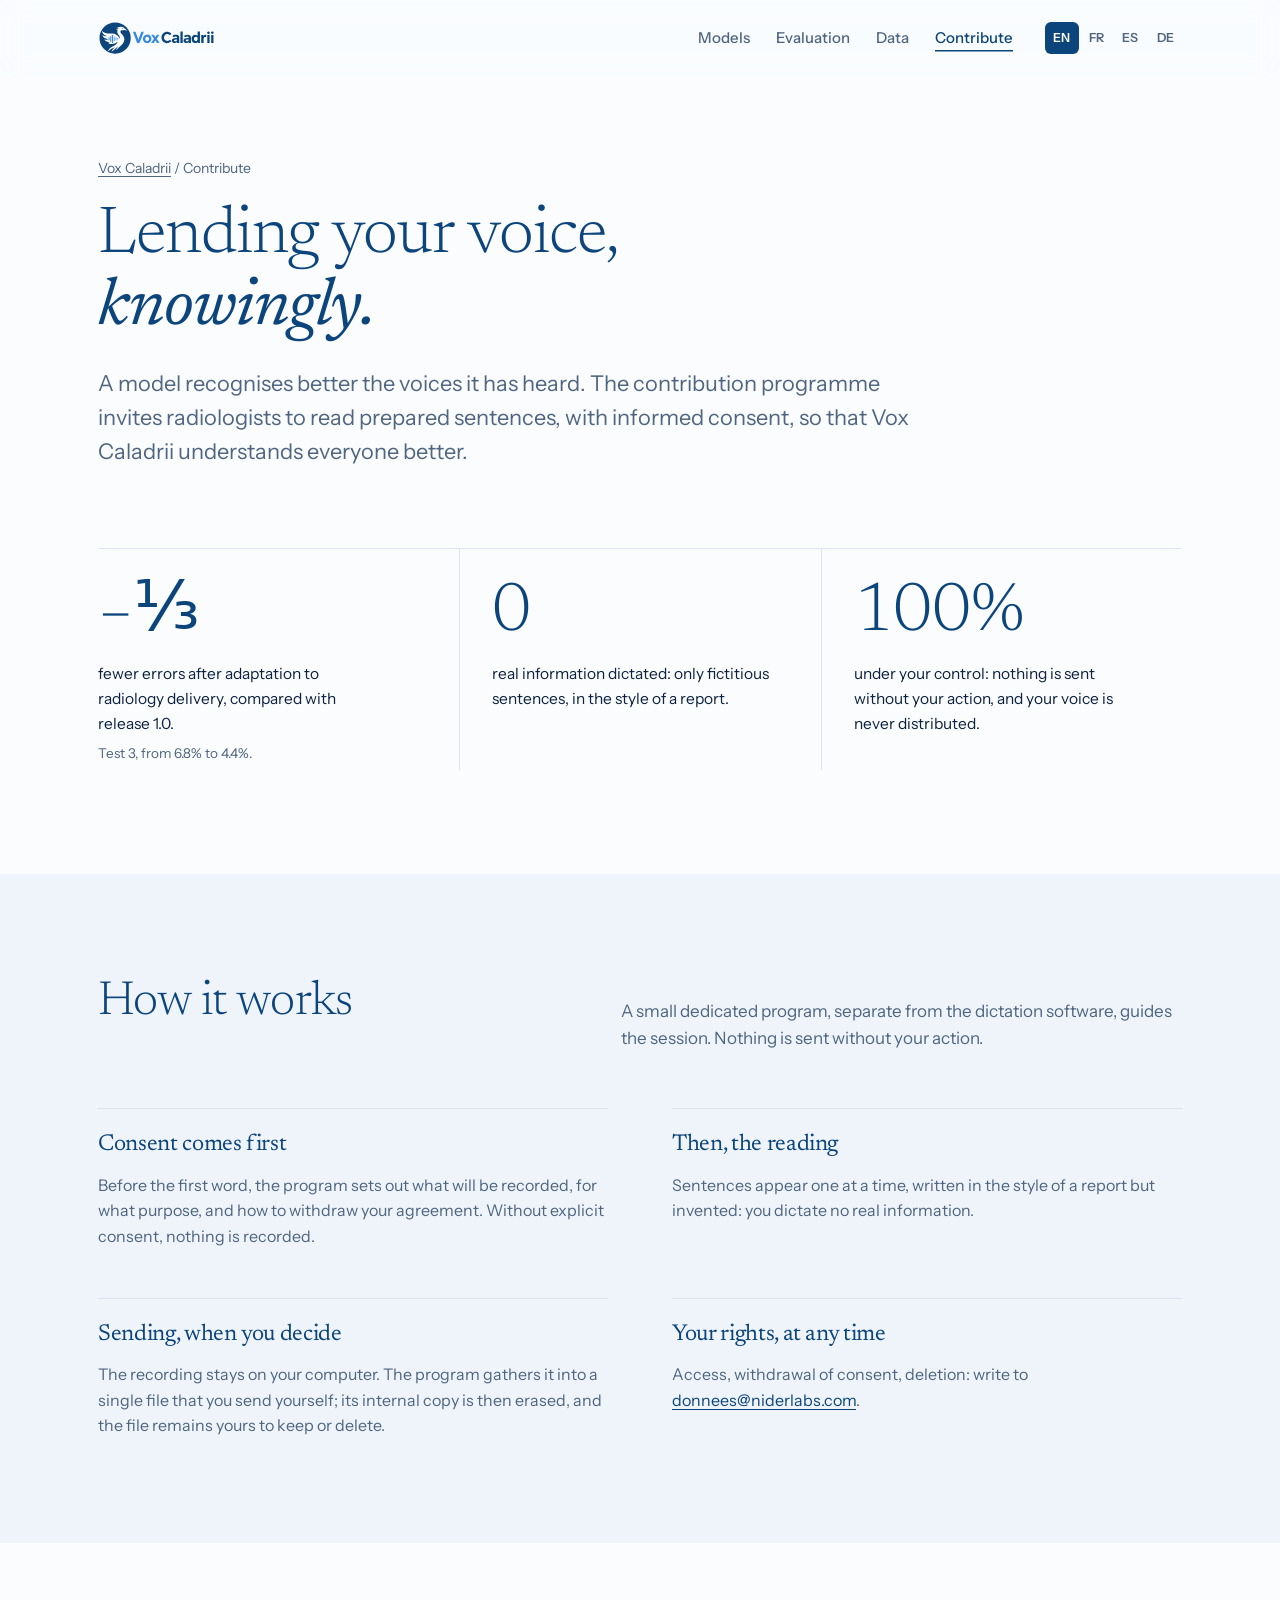
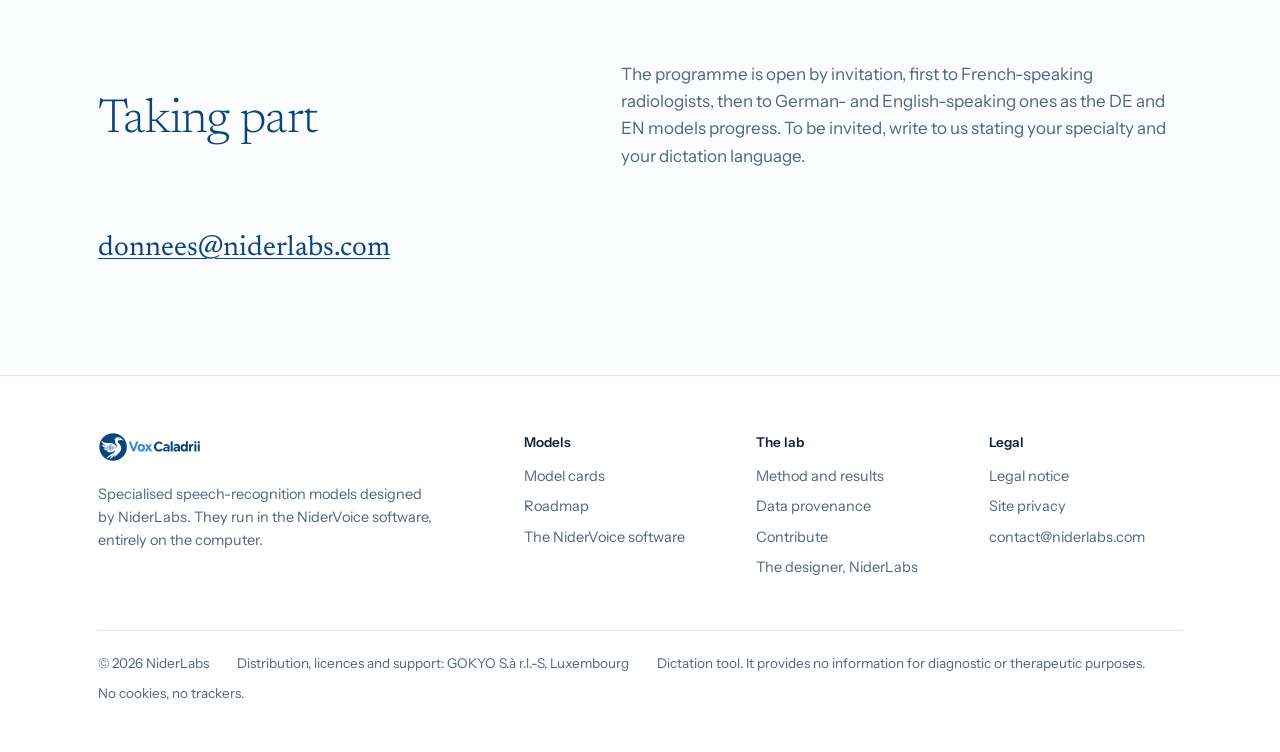
==== contribuer/index.html @ f129af70 "fix(site): FR 1.0 référence indépendante du locuteur, envoi des enregistrements décrit exactement Co" ====
<!doctype html>
<html lang="en" data-langs="en fr es de">
<head>
<meta charset="utf-8">
<meta name="viewport" content="width=device-width,initial-scale=1,viewport-fit=cover">
<title>Contribute your voice — Vox Caladrii</title>
<meta name="description" content="The Vox Caladrii voice contribution programme: radiologists read prepared sentences, with explicit consent, to help the models recognise more voices.">
<meta name="theme-color" content="#FAFCFE">
<meta http-equiv="Content-Security-Policy" content="default-src 'self'; script-src 'self'; style-src 'self' 'unsafe-inline'; img-src 'self' data:; font-src 'self'; object-src 'none'; base-uri 'self'; form-action 'none'">
<meta property="og:type" content="website">
<meta property="og:title" content="Contribute your voice — Vox Caladrii">
<meta property="og:description" content="The Vox Caladrii voice contribution programme: radiologists read prepared sentences, with explicit consent, to help the models recognise more voices.">
<meta property="og:url" content="https://caladrii.com/contribuer/">
<meta property="og:image" content="https://caladrii.com/assets/og-image.png">
<link rel="icon" href="/favicon.ico" sizes="any">
<link rel="icon" type="image/svg+xml" href="/assets/vox-caladrii-icon.svg">
<link rel="manifest" href="/site.webmanifest">
<link rel="stylesheet" href="/assets/cl.css?v=20261116a">
</head>
<body>
<a class="skip" href="#main">Skip to content</a>
<header>
  <div class="w bar">
    <a class="logo" href="/" aria-label="Vox Caladrii"><img src="/assets/vox-caladrii-logo.svg?v=20261116" width="170" height="34" alt="Vox Caladrii"></a>
    <nav aria-label="Navigation"><a href="/modeles/"><span data-fr>Modèles</span><span data-en>Models</span><span data-es>Modelos</span><span data-de>Modelle</span></a><a href="/evaluation/"><span data-fr>Évaluation</span><span data-en>Evaluation</span><span data-es>Evaluación</span><span data-de>Evaluierung</span></a><a href="/donnees/"><span data-fr>Données</span><span data-en>Data</span><span data-es>Datos</span><span data-de>Daten</span></a><a href="/contribuer/" aria-current=page><span data-fr>Contribuer</span><span data-en>Contribute</span><span data-es>Contribuir</span><span data-de>Mitwirken</span></a></nav>
    <div class="lang" role="group" aria-label="Language / Langue"><button type="button" data-lang="en" aria-pressed="true">EN</button><button type="button" data-lang="fr" aria-pressed="false">FR</button><button type="button" data-lang="es" aria-pressed="false">ES</button><button type="button" data-lang="de" aria-pressed="false">DE</button></div>
    <button class="menu-btn" type="button" aria-expanded="false">Menu</button>
  </div>
</header>
<main id="main">
<div class="w page-head">
  <div class="crumbs"><a href="/">Vox Caladrii</a> / <span data-fr>Contribuer</span><span data-en>Contribute</span><span data-es>Contribuir</span><span data-de>Beitragen</span></div>
  <h1><span data-fr>Prêter sa voix, <em>en connaissance de cause.</em></span><span data-en>Lending your voice, <em>knowingly.</em></span><span data-es>Prestar su voz, <em>con conocimiento de causa.</em></span><span data-de>Die eigene Stimme leihen, <em>in voller Kenntnis.</em></span></h1>
  <p class="lead" data-fr>Un modèle reconnaît mieux les voix qu'il a entendues. Le programme de contribution invite des radiologues à lire des phrases préparées, avec un consentement éclairé, pour que Vox Caladrii comprenne mieux chacun.</p>
  <p class="lead" data-en>A model recognises better the voices it has heard. The contribution programme invites radiologists to read prepared sentences, with informed consent, so that Vox Caladrii understands everyone better.</p><p class="lead" data-es>Un modelo reconoce mejor las voces que ha escuchado. El programa de contribución invita a los radiólogos a leer frases preparadas, con consentimiento informado, para que Vox Caladrii entienda mejor a todos.</p><p class="lead" data-de>Ein Modell erkennt Stimmen besser, die es bereits gehört hat. Das Beitragsprogramm lädt Radiologen ein, vorbereitete Sätze mit informierter Einwilligung zu lesen, damit Vox Caladrii jeden besser versteht.</p>
</div>

<section style="padding-top:24px">
  <div class="w">
    <div class="figures reveal">
      <div>
        <div class="v num">−⅓</div>
        <p class="k" data-fr>d'erreurs après adaptation à l'élocution radiologique, par rapport à la version 1.0.</p>
        <p class="k" data-en>fewer errors after adaptation to radiology delivery, compared with release 1.0.</p><p class="k" data-es>menos errores tras la adaptación a la elocución radiológica, en comparación con la versión 1.0.</p><p class="k" data-de>weniger Fehler nach der Anpassung an die radiologische Sprechweise, verglichen mit Version 1.0.</p>
        <p class="s" data-fr>Test 3, de 6,8 % à 4,4 %.</p>
        <p class="s" data-en>Test 3, from 6.8% to 4.4%.</p><p class="s" data-es>Prueba 3, del 6,8 % al 4,4 %.</p><p class="s" data-de>Test 3, von 6,8 % auf 4,4 %.</p>
      </div>
      <div>
        <div class="v num">0</div>
        <p class="k" data-fr>information réelle dictée : uniquement des phrases fictives, au style d'un compte rendu.</p>
        <p class="k" data-en>real information dictated: only fictitious sentences, in the style of a report.</p><p class="k" data-es>información real dictada: solo frases ficticias, con el estilo de un informe.</p><p class="k" data-de>echte Informationen diktiert: nur fiktive Sätze im Stil eines Befundberichts.</p>
      </div>
      <div>
        <div class="v num"><span data-fr>100 %</span><span data-en>100%</span><span data-es>100 %</span><span data-de>100 %</span></div>
        <p class="k" data-fr>sous votre contrôle : rien n'est envoyé sans votre action, et votre voix n'est jamais diffusée.</p>
        <p class="k" data-en>under your control: nothing is sent without your action, and your voice is never distributed.</p><p class="k" data-es>bajo su control: nada se envía sin su intervención, y su voz nunca se difunde.</p><p class="k" data-de>unter Ihrer Kontrolle: Nichts wird ohne Ihr Zutun gesendet, und Ihre Stimme wird nie weitergegeben.</p>
      </div>
    </div>
  </div>
</section>

<section class="tint">
  <div class="w">
    <div class="sec-head">
      <h2><span data-fr>Comment cela se passe</span><span data-en>How it works</span><span data-es>Cómo funciona</span><span data-de>So funktioniert es</span></h2>
      <p data-fr>Un petit programme dédié, distinct du logiciel de dictée, guide la séance. Rien n'est envoyé sans votre action.</p>
      <p data-en>A small dedicated program, separate from the dictation software, guides the session. Nothing is sent without your action.</p><p data-es>Un pequeño programa dedicado, separado del software de dictado, guía la sesión. Nada se envía sin su acción.</p><p data-de>Ein kleines, speziell dafür entwickeltes Programm, das von der Diktiersoftware getrennt ist, leitet die Sitzung an. Nichts wird ohne Ihre Aktion gesendet.</p>
    </div>
    <div class="cols2">
      <div class="item rule-top reveal"><h3><span data-fr>D'abord, le consentement</span><span data-en>Consent comes first</span><span data-es>El consentimiento es lo primero</span><span data-de>Zuerst die Einwilligung</span></h3><p data-fr>Avant le premier mot, le programme présente ce qui sera enregistré, dans quel but, et comment retirer votre accord. Sans consentement explicite, rien n'est enregistré.</p><p data-en>Before the first word, the program sets out what will be recorded, for what purpose, and how to withdraw your agreement. Without explicit consent, nothing is recorded.</p><p data-es>Antes de la primera palabra, el programa indica qué se registrará, con qué finalidad y cómo retirar su consentimiento. Sin consentimiento explícito, no se registra nada.</p><p data-de>Vor dem ersten Wort erklärt das Programm, was aufgenommen wird, zu welchem Zweck und wie Sie Ihre Zustimmung widerrufen. Ohne ausdrückliche Einwilligung wird nichts aufgenommen.</p></div>
      <div class="item rule-top reveal"><h3><span data-fr>Ensuite, la lecture</span><span data-en>Then, the reading</span><span data-es>Luego, la lectura</span><span data-de>Dann das Lesen</span></h3><p data-fr>Les phrases s'affichent une à une, rédigées dans le style d'un compte rendu, mais inventées : vous ne dictez aucune information réelle.</p><p data-en>Sentences appear one at a time, written in the style of a report but invented: you dictate no real information.</p><p data-es>Las frases aparecen una a una, escritas en el estilo de un informe pero inventadas: no dicta ninguna información real.</p><p data-de>Sätze erscheinen nacheinander, im Stil eines Berichts, aber erfunden: Sie diktieren keine echten Informationen.</p></div>
      <div class="item rule-top reveal"><h3><span data-fr>L'envoi, quand vous le décidez</span><span data-en>Sending, when you decide</span><span data-es>Envío, cuando usted decida</span><span data-de>Senden, wenn Sie entscheiden</span></h3><p data-fr>L'enregistrement reste sur votre ordinateur. Le programme le rassemble dans un fichier unique, que vous transmettez vous-même ; sa copie interne est alors effacée, et vous restez maître de ce fichier.</p><p data-en>The recording stays on your computer. The program gathers it into a single file that you send yourself; its internal copy is then erased, and the file remains yours to keep or delete.</p><p data-es>La grabación permanece en su ordenador. El programa la reúne en un único archivo que usted mismo envía; su copia interna se borra entonces, y el archivo sigue siendo suyo, para conservarlo o eliminarlo.</p><p data-de>Die Aufnahme bleibt auf Ihrem Computer. Das Programm fasst sie in einer einzigen Datei zusammen, die Sie selbst übermitteln; die interne Kopie wird dann gelöscht, und die Datei bleibt in Ihrer Hand.</p></div>
      <div class="item rule-top reveal"><h3><span data-fr>Vos droits, à tout moment</span><span data-en>Your rights, at any time</span><span data-es>Sus derechos, en cualquier momento</span><span data-de>Ihre Rechte, jederzeit</span></h3><p data-fr>Accès, retrait du consentement, suppression : écrivez à <a href="mailto:donnees@niderlabs.com">donnees@niderlabs.com</a>.</p><p data-en>Access, withdrawal of consent, deletion: write to <a href="mailto:donnees@niderlabs.com">donnees@niderlabs.com</a>.</p><p data-es>Acceso, retirada de consentimiento, supresión: escriba a <a href="mailto:donnees@niderlabs.com">donnees@niderlabs.com</a>.</p><p data-de>Zugang, Widerruf der Einwilligung, Löschung: schreiben Sie an <a href="mailto:donnees@niderlabs.com">donnees@niderlabs.com</a>.</p></div>
    </div>
  </div>
</section>

<section>
  <div class="w">
    <div class="sec-head">
      <h2><span data-fr>Participer</span><span data-en>Taking part</span><span data-es>Participar</span><span data-de>Teilnahme</span></h2>
      <p data-fr>Le programme est ouvert sur invitation, d'abord aux radiologues francophones, puis germanophones et anglophones à mesure que les modèles DE et EN avancent. Pour être invité, écrivez-nous en indiquant votre spécialité et votre langue de dictée.</p>
      <p data-en>The programme is open by invitation, first to French-speaking radiologists, then to German- and English-speaking ones as the DE and EN models progress. To be invited, write to us stating your specialty and your dictation language.</p><p data-es>El programa está abierto por invitación, primero a radiólogos francófonos, luego a los de habla alemana e inglesa a medida que avancen los modelos DE y EN. Para ser invitado, escríbanos indicando su especialidad y su idioma de dictado.</p><p data-de>Das Programm ist auf Einladung zugänglich, zunächst für französischsprachige Radiologen, dann für deutschsprachige und englischsprachige, sobald die DE- und EN-Modelle Fortschritte machen. Um eingeladen zu werden, schreiben Sie uns mit Angabe Ihrer Fachrichtung und Ihrer Diktatsprache.</p>
    </div>
    <p><a href="mailto:donnees@niderlabs.com" style="font-family:var(--serif);font-size:28px">donnees@niderlabs.com</a></p>
  </div>
</section>

</main>
<footer>
  <div class="w">
    <div class="cols">
      <div class="brand"><img src="/assets/vox-caladrii-logo.svg?v=20261116" width="150" height="30" alt="Vox Caladrii"><p><span data-fr>Modèles de reconnaissance vocale spécialisés, conçus par NiderLabs. Ils fonctionnent dans le logiciel NiderVoice, entièrement sur l’ordinateur.</span><span data-en>Specialised speech-recognition models designed by NiderLabs. They run in the NiderVoice software, entirely on the computer.</span><span data-es>Modelos de reconocimiento de voz especializados, diseñados por NiderLabs. Funcionan en el programa NiderVoice, íntegramente en el ordenador.</span><span data-de>Spezialisierte Spracherkennungsmodelle, entwickelt von NiderLabs. Sie laufen in der Software NiderVoice, vollständig auf dem Computer.</span></p></div>
      <div><h4><span data-fr>Modèles</span><span data-en>Models</span><span data-es>Modelos</span><span data-de>Modelle</span></h4><ul><li><a href="/modeles/"><span data-fr>Fiches modèles</span><span data-en>Model cards</span><span data-es>Fichas de modelo</span><span data-de>Modellkarten</span></a></li><li><a href="/modeles/#feuille-de-route"><span data-fr>Feuille de route</span><span data-en>Roadmap</span><span data-es>Hoja de ruta</span><span data-de>Roadmap</span></a></li><li><a href="https://nidervoice.com/"><span data-fr>Le logiciel NiderVoice</span><span data-en>The NiderVoice software</span><span data-es>El programa NiderVoice</span><span data-de>Die Software NiderVoice</span></a></li></ul></div>
      <div><h4><span data-fr>Le laboratoire</span><span data-en>The lab</span><span data-es>El laboratorio</span><span data-de>Das Labor</span></h4><ul><li><a href="/evaluation/"><span data-fr>Méthode et résultats</span><span data-en>Method and results</span><span data-es>Método y resultados</span><span data-de>Methode und Ergebnisse</span></a></li><li><a href="/donnees/"><span data-fr>Origine des données</span><span data-en>Data provenance</span><span data-es>Origen de los datos</span><span data-de>Herkunft der Daten</span></a></li><li><a href="/contribuer/"><span data-fr>Contribuer</span><span data-en>Contribute</span><span data-es>Contribuir</span><span data-de>Mitwirken</span></a></li><li><a href="https://niderlabs.com/"><span data-fr>Le concepteur NiderLabs</span><span data-en>The designer, NiderLabs</span><span data-es>El diseñador NiderLabs</span><span data-de>Der Entwickler NiderLabs</span></a></li></ul></div>
      <div><h4><span data-fr>Légal</span><span data-en>Legal</span><span data-es>Legal</span><span data-de>Rechtliches</span></h4><ul><li><a href="/mentions-legales/"><span data-fr>Mentions légales</span><span data-en>Legal notice</span><span data-es>Aviso legal</span><span data-de>Impressum</span></a></li><li><a href="/mentions-legales/#confidentialite"><span data-fr>Confidentialité du site</span><span data-en>Site privacy</span><span data-es>Privacidad del sitio</span><span data-de>Datenschutz der Website</span></a></li><li><a href="mailto:contact@niderlabs.com">contact@niderlabs.com</a></li></ul></div>
    </div>
    <div class="legal"><span>© 2026 NiderLabs</span><span><span data-fr>Distribution, licences et assistance : GOKYO S.à r.l.-S, Luxembourg</span><span data-en>Distribution, licences and support: GOKYO S.à r.l.-S, Luxembourg</span><span data-es>Distribución, licencias y asistencia: GOKYO S.à r.l.-S, Luxemburgo</span><span data-de>Vertrieb, Lizenzen und Support: GOKYO S.à r.l.-S, Luxemburg</span></span><span><span data-fr>Outil de dictée. Ne fournit aucune information à visée diagnostique ou thérapeutique.</span><span data-en>Dictation tool. It provides no information for diagnostic or therapeutic purposes.</span><span data-es>Herramienta de dictado. No proporciona información con fines diagnósticos o terapéuticos.</span><span data-de>Diktierwerkzeug. Es liefert keine Informationen zu diagnostischen oder therapeutischen Zwecken.</span></span><span><span data-fr>Aucun cookie, aucun traceur.</span><span data-en>No cookies, no trackers.</span><span data-es>Ningún cookie, ningún rastreador.</span><span data-de>Keine Cookies, keine Tracker.</span></span></div>
  </div>
</footer>
<script src="/assets/cl.js?v=20261116a"></script>
</body>
</html>
---- assets/cl.css ----
/* caladrii.com — laboratoire de modèles. Blanc froid, bleu marine du logo, Newsreader + Instrument Sans. */
@font-face{font-family:Newsreader;font-weight:300;font-display:swap;src:url(fonts/newsreader-latin-300-normal.woff2) format('woff2')}
@font-face{font-family:Newsreader;font-weight:400;font-display:swap;src:url(fonts/newsreader-latin-400-normal.woff2) format('woff2')}
@font-face{font-family:Newsreader;font-weight:400;font-style:italic;font-display:swap;src:url(fonts/newsreader-latin-400-italic.woff2) format('woff2')}
@font-face{font-family:Instrument;font-weight:400;font-display:swap;src:url(fonts/instrument-sans-latin-400-normal.woff2) format('woff2')}
@font-face{font-family:Instrument;font-weight:500;font-display:swap;src:url(fonts/instrument-sans-latin-500-normal.woff2) format('woff2')}
@font-face{font-family:Instrument;font-weight:600;font-display:swap;src:url(fonts/instrument-sans-latin-600-normal.woff2) format('woff2')}

:root{
  --paper:#FAFCFE; --wash:#EEF4FA; --ink:#0D2240; --navy:#0C447C; --blue:#378ADD; --sky:#5FA4E8;
  --muted:#4F6580; --line:#DCE5EF; --ok:#1F7A55;
  --serif:Newsreader,Georgia,"Times New Roman",serif; --sans:Instrument,system-ui,-apple-system,"Segoe UI",sans-serif;
}
*{box-sizing:border-box;margin:0;padding:0}
html{scroll-behavior:smooth}
html,body{overflow-x:clip}
body{background:var(--paper);color:var(--ink);font-family:var(--sans);font-size:17px;line-height:1.6;-webkit-font-smoothing:antialiased;text-rendering:optimizeLegibility}
a{color:var(--navy);text-decoration-thickness:1px;text-underline-offset:3px}
a:hover{color:var(--blue)}
:focus-visible{outline:2px solid var(--blue);outline-offset:3px;border-radius:2px}
.skip{position:absolute;left:-999px;top:8px;background:var(--navy);color:#fff;padding:8px 14px;border-radius:6px;z-index:50}
.skip:focus{left:12px}

[data-fr],[data-en],[data-es],[data-de]{display:none!important}
html[lang="fr"] [data-fr],html[lang="en"] [data-en],html[lang="es"] [data-es],html[lang="de"] [data-de]{display:revert!important}

.w{max-width:1180px;margin:0 auto;padding:0 48px}
.measure{max-width:68ch}

/* En-tête */
header{position:sticky;top:0;z-index:20;background:rgba(250,252,254,.86);backdrop-filter:saturate(1.4) blur(14px);-webkit-backdrop-filter:saturate(1.4) blur(14px);border-bottom:1px solid transparent;transition:border-color .2s}
header.scrolled{border-bottom-color:var(--line)}
header .bar{display:flex;align-items:center;gap:32px;height:76px}
header .logo img{height:34px;width:auto;display:block}
header nav{display:flex;gap:26px;margin-left:auto;font-size:15px;font-weight:500}
header nav a{color:var(--muted);text-decoration:none}
header nav a:hover,header nav a[aria-current]{color:var(--navy)}
header nav a[aria-current]{box-shadow:0 1.5px 0 var(--navy)}
.lang{display:flex;gap:2px;font-size:12.5px;font-weight:600}
.lang button{border:0;background:transparent;color:var(--muted);padding:6px 8px;border-radius:6px;cursor:pointer;font:inherit;letter-spacing:.02em}
.lang button[aria-pressed="true"]{background:var(--navy);color:#fff}
.menu-btn{display:none;border:1px solid var(--line);background:#fff;border-radius:8px;padding:7px 12px;font:inherit;font-size:14px;color:var(--navy);cursor:pointer}

/* Typographie */
h1,h2,h3{font-family:var(--serif);font-weight:300;color:var(--navy);letter-spacing:-.015em;line-height:1.08}
h1{font-size:clamp(44px,6.4vw,84px)}
h2{font-size:clamp(32px,3.8vw,48px);margin-bottom:22px}
h3{font-size:25px;font-weight:400;line-height:1.2;margin-bottom:10px}
h1 em,h2 em{font-style:italic;font-weight:400}
p+p{margin-top:14px}
.lead{font-size:clamp(19px,1.7vw,22px);line-height:1.55;color:var(--muted);max-width:60ch}
.small{font-size:14.5px;color:var(--muted)}
.num{font-variant-numeric:tabular-nums lining-nums}
section{padding:104px 0}
section.tint{background:var(--wash)}
.sec-head{display:grid;grid-template-columns:minmax(0,5fr) minmax(0,6fr);gap:56px;align-items:end;margin-bottom:56px}
.sec-head p{color:var(--muted)}

/* Ouverture : l'onde qui devient vocabulaire */
.hero{padding-top:80px;padding-bottom:40px;position:relative}
.hero h1{max-width:16ch;font-size:clamp(46px,7vw,100px);line-height:1.02}
.hero .lead{margin-top:28px}
.stage{margin-top:64px;border-top:1px solid var(--line);border-bottom:1px solid var(--line);padding:40px 0 34px;display:grid;grid-template-columns:minmax(0,5fr) minmax(0,7fr);gap:48px;align-items:center}
.stage canvas{width:100%;height:150px;display:block}
.dictee{font-family:var(--serif);font-size:clamp(24px,2.9vw,40px);line-height:1.3;color:var(--ink);min-height:2.7em}
.dictee .term{color:var(--blue);font-style:italic}
.dictee .caret{display:inline-block;width:2px;height:.95em;background:var(--blue);vertical-align:-.1em;margin-left:2px;animation:blink 1s steps(1) infinite}
@keyframes blink{50%{opacity:0}}
.stage .note{grid-column:1/-1;font-size:13.5px;color:var(--muted)}

/* Chiffres mesurés */
.figures{display:grid;grid-template-columns:repeat(3,minmax(0,1fr));gap:0;margin-top:8px;border-top:1px solid var(--line)}
.figures>div{padding:30px 32px 6px 0}
.figures>div+div{padding-left:32px;border-left:1px solid var(--line)}
.figures .v{font-family:var(--serif);font-weight:300;font-size:clamp(48px,5.4vw,76px);line-height:1;color:var(--navy);font-variant-numeric:lining-nums}
.figures .v small{font-size:.42em;margin-left:4px;color:var(--muted)}
.figures .k{margin-top:14px;font-size:15.5px;color:var(--ink);max-width:28ch}
.figures .s{margin-top:6px;font-size:13.5px;color:var(--muted);max-width:32ch}

/* Grilles de contenu */
.cols2{display:grid;grid-template-columns:repeat(2,minmax(0,1fr));gap:48px 64px}
.cols3{display:grid;grid-template-columns:repeat(3,minmax(0,1fr));gap:40px 48px}
.item h3{font-size:23px}
.item p{color:var(--muted);font-size:16px}
.rule-top{border-top:1px solid var(--line);padding-top:22px}

/* Dedans / jamais dedans */
.ledger{display:grid;grid-template-columns:minmax(0,1fr) minmax(0,1fr);gap:0;background:#fff;border:1px solid var(--line);border-radius:14px;overflow:hidden}
.ledger>div{padding:36px 40px}
.ledger>div+div{border-left:1px solid var(--line);background:#FCFDFE}
.ledger h3{font-size:22px;margin-bottom:18px}
.ledger ul{list-style:none}
.ledger li{padding:13px 0;border-top:1px solid var(--line);display:grid;grid-template-columns:96px 1fr;gap:16px;align-items:baseline}
.ledger li:first-child{border-top:0}
.ledger .q{font-family:var(--serif);font-size:24px;color:var(--navy);font-variant-numeric:lining-nums;white-space:nowrap}
.ledger .zero .q{color:var(--ok)}
.ledger li span:last-child{font-size:15.5px}
.ledger li em{display:block;font-style:normal;color:var(--muted);font-size:13.5px;margin-top:2px}

/* Tableaux */
.tbl{width:100%;border-collapse:collapse;font-size:15.5px;font-variant-numeric:tabular-nums lining-nums}
.tbl th,.tbl td{padding:14px 16px;border-bottom:1px solid var(--line);text-align:left;vertical-align:top}
.tbl thead th{font-weight:600;color:var(--muted);font-size:13.5px;border-bottom:1px solid var(--ink)}
.tbl td.r,.tbl th.r{text-align:right}
.tbl tr.us td{background:#F2F7FC}
.tbl tr.us td:first-child{box-shadow:inset 3px 0 0 var(--blue)}
.tbl-wrap{overflow-x:auto;background:#fff;border:1px solid var(--line);border-radius:14px;padding:6px 8px}
.bar-cell{display:flex;align-items:center;gap:10px;justify-content:flex-end}
.bar-cell i{display:block;height:6px;border-radius:3px;background:var(--line)}
.us .bar-cell i{background:var(--blue)}

/* Fiche modèle */
.card-model{background:#fff;border:1px solid var(--line);border-radius:16px;padding:40px 44px}
.card-model+.card-model{margin-top:28px}
.card-model .top{display:flex;justify-content:space-between;align-items:baseline;gap:20px;flex-wrap:wrap;margin-bottom:26px}
.card-model h3{font-size:34px;font-weight:300;margin:0}
.status{font-size:13.5px;font-weight:600;padding:5px 12px;border-radius:999px;background:#E6F3EC;color:var(--ok)}
.status.dev{background:var(--wash);color:var(--navy)}
dl.spec{display:grid;grid-template-columns:200px 1fr;border-top:1px solid var(--line)}
dl.spec dt,dl.spec dd{padding:13px 0;border-bottom:1px solid var(--line);font-size:15.5px}
dl.spec dt{color:var(--muted);padding-right:20px}
dl.spec code,.mono{font-family:ui-monospace,"SF Mono",Consolas,monospace;font-size:13.5px;background:var(--wash);padding:1px 6px;border-radius:4px;word-break:break-all}

/* Page intérieure */
.page-head{padding-top:80px;padding-bottom:48px}
.crumbs{font-size:14px;color:var(--muted);margin-bottom:22px}
.crumbs a{color:var(--muted)}
.page-head h1{font-size:clamp(40px,5.2vw,68px);max-width:18ch}
.page-head .lead{margin-top:22px}
.prose{max-width:70ch}
.prose h2{font-size:clamp(28px,3vw,38px);margin:64px 0 16px}
.prose h2:first-child{margin-top:0}
.prose h3{font-size:23px;margin:36px 0 8px}
.prose ul,.prose ol{padding-left:1.25em;margin-top:12px}
.prose li{margin-top:7px}
.prose p,.prose li{color:#21374F}
.callout{border-left:3px solid var(--blue);background:#fff;padding:20px 24px;margin:28px 0;border-radius:0 10px 10px 0;font-size:16px}
.layout-toc{display:grid;grid-template-columns:220px minmax(0,1fr);gap:64px;align-items:start}
.toc{position:sticky;top:110px;font-size:14.5px}
.toc a{display:block;padding:6px 0 6px 14px;border-left:1px solid var(--line);color:var(--muted);text-decoration:none}
.toc a.on{border-left-color:var(--navy);color:var(--navy)}

/* Liens vers d'autres pages */
.next{display:grid;grid-template-columns:repeat(3,minmax(0,1fr));gap:20px}
.next a{display:block;background:#fff;border:1px solid var(--line);border-radius:14px;padding:26px 28px;text-decoration:none;color:var(--ink);transition:border-color .2s,transform .2s}
.next a:hover{border-color:var(--sky);transform:translateY(-2px)}
.next b{display:block;font-family:var(--serif);font-weight:400;font-size:22px;color:var(--navy);margin-bottom:6px}
.next span{font-size:15px;color:var(--muted)}

/* Le caladre */
.legend{display:grid;grid-template-columns:minmax(0,4fr) minmax(0,7fr);gap:64px;align-items:center}
.legend img{width:100%;max-width:300px;height:auto}
.legend blockquote{font-family:var(--serif);font-size:clamp(24px,2.4vw,32px);line-height:1.35;color:var(--navy);font-weight:300}

/* Pied de page */
footer{border-top:1px solid var(--line);padding:56px 0 48px;font-size:14.5px;color:var(--muted);background:#fff}
footer .cols{display:grid;grid-template-columns:minmax(0,2fr) repeat(3,minmax(0,1fr));gap:40px}
footer h4{font-size:13.5px;font-weight:600;color:var(--ink);margin-bottom:12px}
footer ul{list-style:none}
footer li{margin:7px 0}
footer a{color:var(--muted);text-decoration:none}
footer a:hover{color:var(--navy)}
footer .brand img{height:30px;width:auto}
footer .brand p{margin-top:14px;max-width:34ch}
footer .legal{margin-top:44px;padding-top:22px;border-top:1px solid var(--line);display:flex;flex-wrap:wrap;gap:8px 28px;font-size:13.5px}

.reveal{opacity:0;transform:translateY(14px);transition:opacity .7s ease,transform .7s ease}
.reveal.in{opacity:1;transform:none}

@media (max-width:980px){
  .w{padding:0 24px}
  header nav{display:none;position:absolute;top:76px;left:0;right:0;background:var(--paper);flex-direction:column;gap:0;padding:8px 24px 18px;border-bottom:1px solid var(--line)}
  header.open nav{display:flex}
  header nav a{padding:12px 0;border-bottom:1px solid var(--line)}
  header nav a[aria-current]{box-shadow:none}
  .menu-btn{display:block}
  .lang{margin-left:auto}
  .stage,.sec-head,.legend,.cols2,.layout-toc{grid-template-columns:1fr;gap:20px}
  .sec-head h2{margin-bottom:0}
  .hero{padding-top:44px}
  .stage{margin-top:40px;padding:24px 0}
  .stage canvas{height:80px}
  .dictee{min-height:3.9em}
  .toc{display:none}
  .cols3,.next{grid-template-columns:1fr}
  .figures{grid-template-columns:1fr}
  .figures>div+div{border-left:0;padding-left:0;border-top:1px solid var(--line)}
  .ledger{grid-template-columns:1fr}
  .ledger>div+div{border-left:0;border-top:1px solid var(--line)}
  .ledger>div{padding:28px 24px}
  .ledger li{grid-template-columns:78px 1fr}
  .card-model{padding:28px 22px}
  dl.spec{grid-template-columns:1fr}
  dl.spec dt{border-bottom:0;padding-bottom:0}
  footer .cols{grid-template-columns:1fr 1fr}
  section{padding:72px 0}
}
@media (prefers-reduced-motion:reduce){.reveal{opacity:1;transform:none;transition:none}.dictee .caret{animation:none}html{scroll-behavior:auto}}
@media print{header,footer,.stage canvas,.lang{display:none}body{background:#fff}}
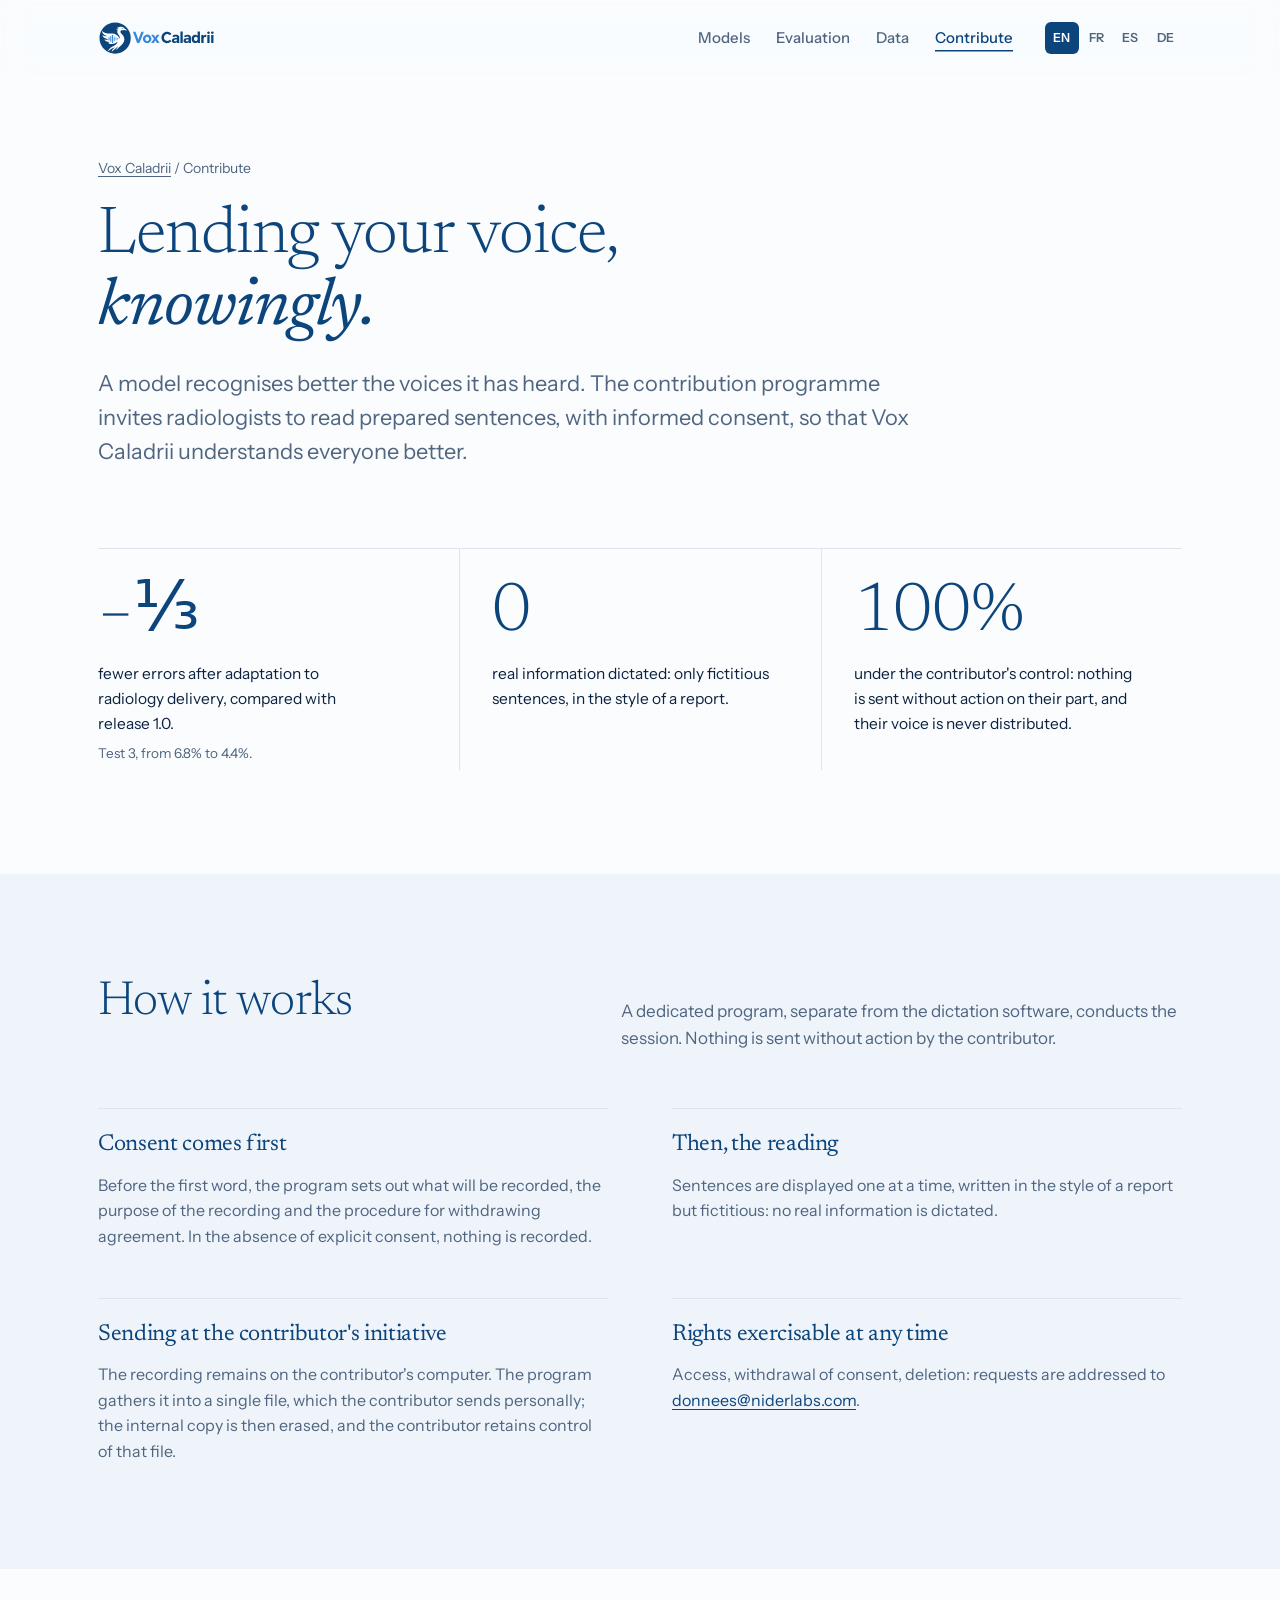
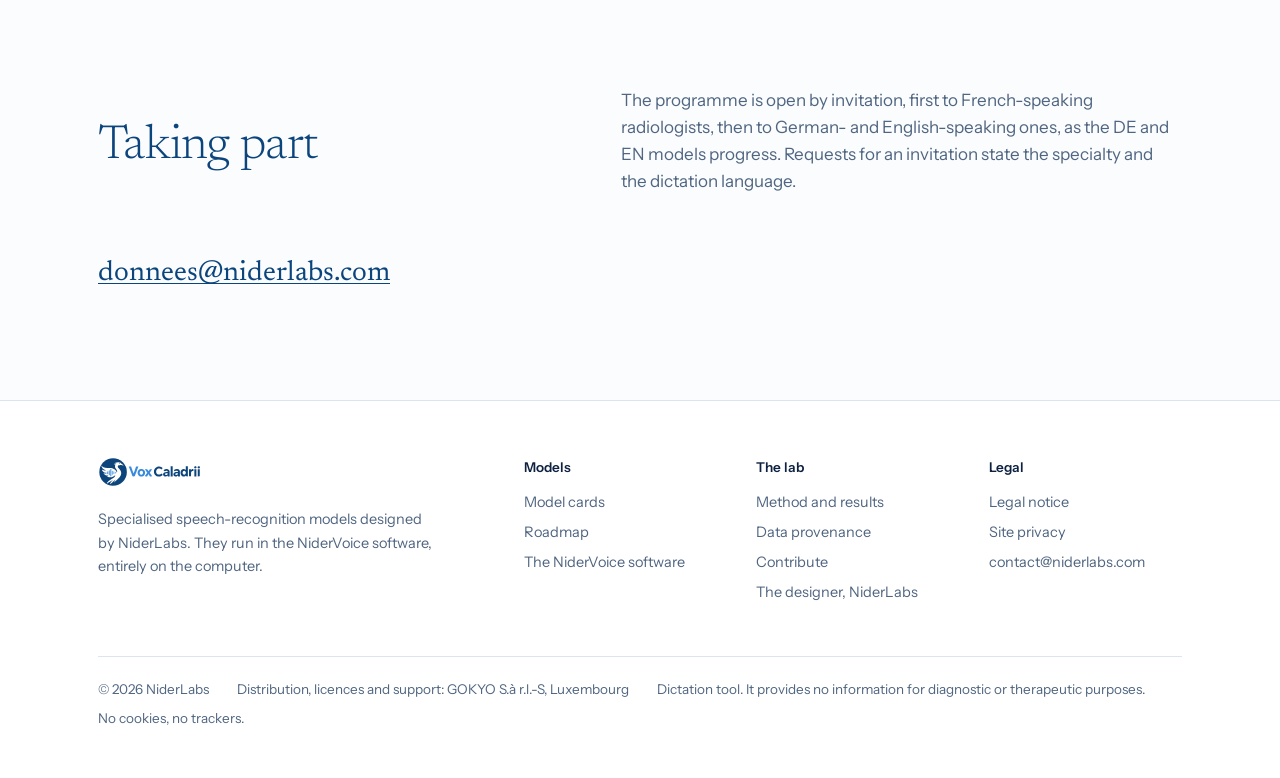
==== commit 0231d8d3: "Site : registre institutionnel (troisième personne) sur l'accueil, les données, l'évaluation, la con" ====
--- a/contribuer/index.html
+++ b/contribuer/index.html
@@ -10,6 +10,7 @@
 <meta property="og:type" content="website">
 <meta property="og:title" content="Contribute your voice — Vox Caladrii">
 <meta property="og:description" content="The Vox Caladrii voice contribution programme: radiologists read prepared sentences, with explicit consent, to help the models recognise more voices.">
+<link rel="canonical" href="https://caladrii.com/contribuer/">
 <meta property="og:url" content="https://caladrii.com/contribuer/">
 <meta property="og:image" content="https://caladrii.com/assets/og-image.png">
 <link rel="icon" href="/favicon.ico" sizes="any">
@@ -52,8 +53,8 @@
       </div>
       <div>
         <div class="v num"><span data-fr>100 %</span><span data-en>100%</span><span data-es>100 %</span><span data-de>100 %</span></div>
-        <p class="k" data-fr>sous votre contrôle : rien n'est envoyé sans votre action, et votre voix n'est jamais diffusée.</p>
-        <p class="k" data-en>under your control: nothing is sent without your action, and your voice is never distributed.</p><p class="k" data-es>bajo su control: nada se envía sin su intervención, y su voz nunca se difunde.</p><p class="k" data-de>unter Ihrer Kontrolle: Nichts wird ohne Ihr Zutun gesendet, und Ihre Stimme wird nie weitergegeben.</p>
+        <p class="k" data-fr>sous le contrôle du contributeur : aucun envoi sans action de sa part, aucune diffusion de sa voix.</p>
+        <p class="k" data-en>under the contributor's control: nothing is sent without action on their part, and their voice is never distributed.</p><p class="k" data-es>bajo el control del contribuyente: ningún envío sin acción por su parte, ninguna difusión de su voz.</p><p class="k" data-de>unter der Kontrolle der beitragenden Person: keine Übermittlung ohne ihr Zutun, keine Verbreitung ihrer Stimme.</p>
       </div>
     </div>
   </div>
@@ -63,14 +64,14 @@
   <div class="w">
     <div class="sec-head">
       <h2><span data-fr>Comment cela se passe</span><span data-en>How it works</span><span data-es>Cómo funciona</span><span data-de>So funktioniert es</span></h2>
-      <p data-fr>Un petit programme dédié, distinct du logiciel de dictée, guide la séance. Rien n'est envoyé sans votre action.</p>
-      <p data-en>A small dedicated program, separate from the dictation software, guides the session. Nothing is sent without your action.</p><p data-es>Un pequeño programa dedicado, separado del software de dictado, guía la sesión. Nada se envía sin su acción.</p><p data-de>Ein kleines, speziell dafür entwickeltes Programm, das von der Diktiersoftware getrennt ist, leitet die Sitzung an. Nichts wird ohne Ihre Aktion gesendet.</p>
+      <p data-fr>Un programme dédié, distinct du logiciel de dictée, conduit la séance. Aucun envoi n'a lieu sans action du contributeur.</p>
+      <p data-en>A dedicated program, separate from the dictation software, conducts the session. Nothing is sent without action by the contributor.</p><p data-es>Un programa específico, distinto del software de dictado, dirige la sesión. No se produce ningún envío sin acción del contribuyente.</p><p data-de>Ein eigenes Programm, getrennt von der Diktiersoftware, führt durch die Sitzung. Ohne Zutun der beitragenden Person erfolgt keine Übermittlung.</p>
     </div>
     <div class="cols2">
-      <div class="item rule-top reveal"><h3><span data-fr>D'abord, le consentement</span><span data-en>Consent comes first</span><span data-es>El consentimiento es lo primero</span><span data-de>Zuerst die Einwilligung</span></h3><p data-fr>Avant le premier mot, le programme présente ce qui sera enregistré, dans quel but, et comment retirer votre accord. Sans consentement explicite, rien n'est enregistré.</p><p data-en>Before the first word, the program sets out what will be recorded, for what purpose, and how to withdraw your agreement. Without explicit consent, nothing is recorded.</p><p data-es>Antes de la primera palabra, el programa indica qué se registrará, con qué finalidad y cómo retirar su consentimiento. Sin consentimiento explícito, no se registra nada.</p><p data-de>Vor dem ersten Wort erklärt das Programm, was aufgenommen wird, zu welchem Zweck und wie Sie Ihre Zustimmung widerrufen. Ohne ausdrückliche Einwilligung wird nichts aufgenommen.</p></div>
-      <div class="item rule-top reveal"><h3><span data-fr>Ensuite, la lecture</span><span data-en>Then, the reading</span><span data-es>Luego, la lectura</span><span data-de>Dann das Lesen</span></h3><p data-fr>Les phrases s'affichent une à une, rédigées dans le style d'un compte rendu, mais inventées : vous ne dictez aucune information réelle.</p><p data-en>Sentences appear one at a time, written in the style of a report but invented: you dictate no real information.</p><p data-es>Las frases aparecen una a una, escritas en el estilo de un informe pero inventadas: no dicta ninguna información real.</p><p data-de>Sätze erscheinen nacheinander, im Stil eines Berichts, aber erfunden: Sie diktieren keine echten Informationen.</p></div>
-      <div class="item rule-top reveal"><h3><span data-fr>L'envoi, quand vous le décidez</span><span data-en>Sending, when you decide</span><span data-es>Envío, cuando usted decida</span><span data-de>Senden, wenn Sie entscheiden</span></h3><p data-fr>L'enregistrement reste sur votre ordinateur. Le programme le rassemble dans un fichier unique, que vous transmettez vous-même ; sa copie interne est alors effacée, et vous restez maître de ce fichier.</p><p data-en>The recording stays on your computer. The program gathers it into a single file that you send yourself; its internal copy is then erased, and the file remains yours to keep or delete.</p><p data-es>La grabación permanece en su ordenador. El programa la reúne en un único archivo que usted mismo envía; su copia interna se borra entonces, y el archivo sigue siendo suyo, para conservarlo o eliminarlo.</p><p data-de>Die Aufnahme bleibt auf Ihrem Computer. Das Programm fasst sie in einer einzigen Datei zusammen, die Sie selbst übermitteln; die interne Kopie wird dann gelöscht, und die Datei bleibt in Ihrer Hand.</p></div>
-      <div class="item rule-top reveal"><h3><span data-fr>Vos droits, à tout moment</span><span data-en>Your rights, at any time</span><span data-es>Sus derechos, en cualquier momento</span><span data-de>Ihre Rechte, jederzeit</span></h3><p data-fr>Accès, retrait du consentement, suppression : écrivez à <a href="mailto:donnees@niderlabs.com">donnees@niderlabs.com</a>.</p><p data-en>Access, withdrawal of consent, deletion: write to <a href="mailto:donnees@niderlabs.com">donnees@niderlabs.com</a>.</p><p data-es>Acceso, retirada de consentimiento, supresión: escriba a <a href="mailto:donnees@niderlabs.com">donnees@niderlabs.com</a>.</p><p data-de>Zugang, Widerruf der Einwilligung, Löschung: schreiben Sie an <a href="mailto:donnees@niderlabs.com">donnees@niderlabs.com</a>.</p></div>
+      <div class="item rule-top reveal"><h3><span data-fr>D'abord, le consentement</span><span data-en>Consent comes first</span><span data-es>El consentimiento es lo primero</span><span data-de>Zuerst die Einwilligung</span></h3><p data-fr>Avant le premier mot, le programme présente ce qui sera enregistré, la finalité de l'enregistrement et les modalités de retrait de l'accord. En l'absence de consentement explicite, rien n'est enregistré.</p><p data-en>Before the first word, the program sets out what will be recorded, the purpose of the recording and the procedure for withdrawing agreement. In the absence of explicit consent, nothing is recorded.</p><p data-es>Antes de la primera palabra, el programa presenta lo que se va a grabar, la finalidad de la grabación y la forma de retirar el acuerdo. En ausencia de consentimiento explícito, no se graba nada.</p><p data-de>Vor dem ersten Wort legt das Programm dar, was aufgenommen wird, zu welchem Zweck und wie die Zustimmung widerrufen werden kann. Ohne ausdrückliche Einwilligung wird nichts aufgenommen.</p></div>
+      <div class="item rule-top reveal"><h3><span data-fr>Ensuite, la lecture</span><span data-en>Then, the reading</span><span data-es>Luego, la lectura</span><span data-de>Dann das Lesen</span></h3><p data-fr>Les phrases s'affichent une à une, rédigées dans le style d'un compte rendu, mais fictives : aucune information réelle n'est dictée.</p><p data-en>Sentences are displayed one at a time, written in the style of a report but fictitious: no real information is dictated.</p><p data-es>Las frases se muestran una a una, redactadas en el estilo de un informe, pero ficticias: no se dicta ninguna información real.</p><p data-de>Die Sätze werden einzeln angezeigt, im Stil eines Befundberichts verfasst, jedoch fiktiv: Es wird keine reale Information diktiert.</p></div>
+      <div class="item rule-top reveal"><h3><span data-fr>Un envoi à l'initiative du contributeur</span><span data-en>Sending at the contributor's initiative</span><span data-es>Un envío a iniciativa del contribuyente</span><span data-de>Übermittlung auf Initiative der beitragenden Person</span></h3><p data-fr>L'enregistrement demeure sur l'ordinateur du contributeur. Le programme le rassemble dans un fichier unique, que le contributeur transmet lui-même ; la copie interne est alors effacée, et le contributeur conserve la maîtrise de ce fichier.</p><p data-en>The recording remains on the contributor's computer. The program gathers it into a single file, which the contributor sends personally; the internal copy is then erased, and the contributor retains control of that file.</p><p data-es>La grabación permanece en el ordenador del contribuyente. El programa la reúne en un único archivo, que el propio contribuyente transmite; la copia interna se borra entonces, y el contribuyente conserva el control de dicho archivo.</p><p data-de>Die Aufnahme verbleibt auf dem Computer der beitragenden Person. Das Programm fasst sie in einer einzigen Datei zusammen, die die Person selbst übermittelt; die interne Kopie wird daraufhin gelöscht, und die Person behält die Verfügung über diese Datei.</p></div>
+      <div class="item rule-top reveal"><h3><span data-fr>Des droits exerçables à tout moment</span><span data-en>Rights exercisable at any time</span><span data-es>Derechos ejercitables en todo momento</span><span data-de>Jederzeit ausübbare Rechte</span></h3><p data-fr>Accès, retrait du consentement, suppression : les demandes sont adressées à <a href="mailto:donnees@niderlabs.com">donnees@niderlabs.com</a>.</p><p data-en>Access, withdrawal of consent, deletion: requests are addressed to <a href="mailto:donnees@niderlabs.com">donnees@niderlabs.com</a>.</p><p data-es>Acceso, retirada del consentimiento, supresión: las solicitudes se dirigen a <a href="mailto:donnees@niderlabs.com">donnees@niderlabs.com</a>.</p><p data-de>Auskunft, Widerruf der Einwilligung, Löschung: Anfragen sind an <a href="mailto:donnees@niderlabs.com">donnees@niderlabs.com</a> zu richten.</p></div>
     </div>
   </div>
 </section>
@@ -79,8 +80,8 @@
   <div class="w">
     <div class="sec-head">
       <h2><span data-fr>Participer</span><span data-en>Taking part</span><span data-es>Participar</span><span data-de>Teilnahme</span></h2>
-      <p data-fr>Le programme est ouvert sur invitation, d'abord aux radiologues francophones, puis germanophones et anglophones à mesure que les modèles DE et EN avancent. Pour être invité, écrivez-nous en indiquant votre spécialité et votre langue de dictée.</p>
-      <p data-en>The programme is open by invitation, first to French-speaking radiologists, then to German- and English-speaking ones as the DE and EN models progress. To be invited, write to us stating your specialty and your dictation language.</p><p data-es>El programa está abierto por invitación, primero a radiólogos francófonos, luego a los de habla alemana e inglesa a medida que avancen los modelos DE y EN. Para ser invitado, escríbanos indicando su especialidad y su idioma de dictado.</p><p data-de>Das Programm ist auf Einladung zugänglich, zunächst für französischsprachige Radiologen, dann für deutschsprachige und englischsprachige, sobald die DE- und EN-Modelle Fortschritte machen. Um eingeladen zu werden, schreiben Sie uns mit Angabe Ihrer Fachrichtung und Ihrer Diktatsprache.</p>
+      <p data-fr>Le programme est ouvert sur invitation, d'abord aux radiologues francophones, puis germanophones et anglophones, à mesure de l'avancement des modèles DE et EN. Les demandes d'invitation précisent la spécialité et la langue de dictée.</p>
+      <p data-en>The programme is open by invitation, first to French-speaking radiologists, then to German- and English-speaking ones, as the DE and EN models progress. Requests for an invitation state the specialty and the dictation language.</p><p data-es>El programa está abierto por invitación, primero a los radiólogos francófonos y después a los germanófonos y anglófonos, a medida que avanzan los modelos DE y EN. Las solicitudes de invitación indican la especialidad y la lengua de dictado.</p><p data-de>Das Programm steht auf Einladung offen, zunächst französischsprachigen, dann deutsch- und englischsprachigen Radiologen, entsprechend dem Fortschritt der Modelle DE und EN. Einladungsanfragen nennen das Fachgebiet und die Diktiersprache.</p>
     </div>
     <p><a href="mailto:donnees@niderlabs.com" style="font-family:var(--serif);font-size:28px">donnees@niderlabs.com</a></p>
   </div>
--- a/assets/cl.css
+++ b/assets/cl.css
@@ -94,7 +94,7 @@
 .ledger li:first-child{border-top:0}
 .ledger .q{font-family:var(--serif);font-size:24px;color:var(--navy);font-variant-numeric:lining-nums;white-space:nowrap}
 .ledger .zero .q{color:var(--ok)}
-.ledger li span:last-child{font-size:15.5px}
+.ledger li>span:last-child{font-size:15.5px}
 .ledger li em{display:block;font-style:normal;color:var(--muted);font-size:13.5px;margin-top:2px}
 
 /* Tableaux */
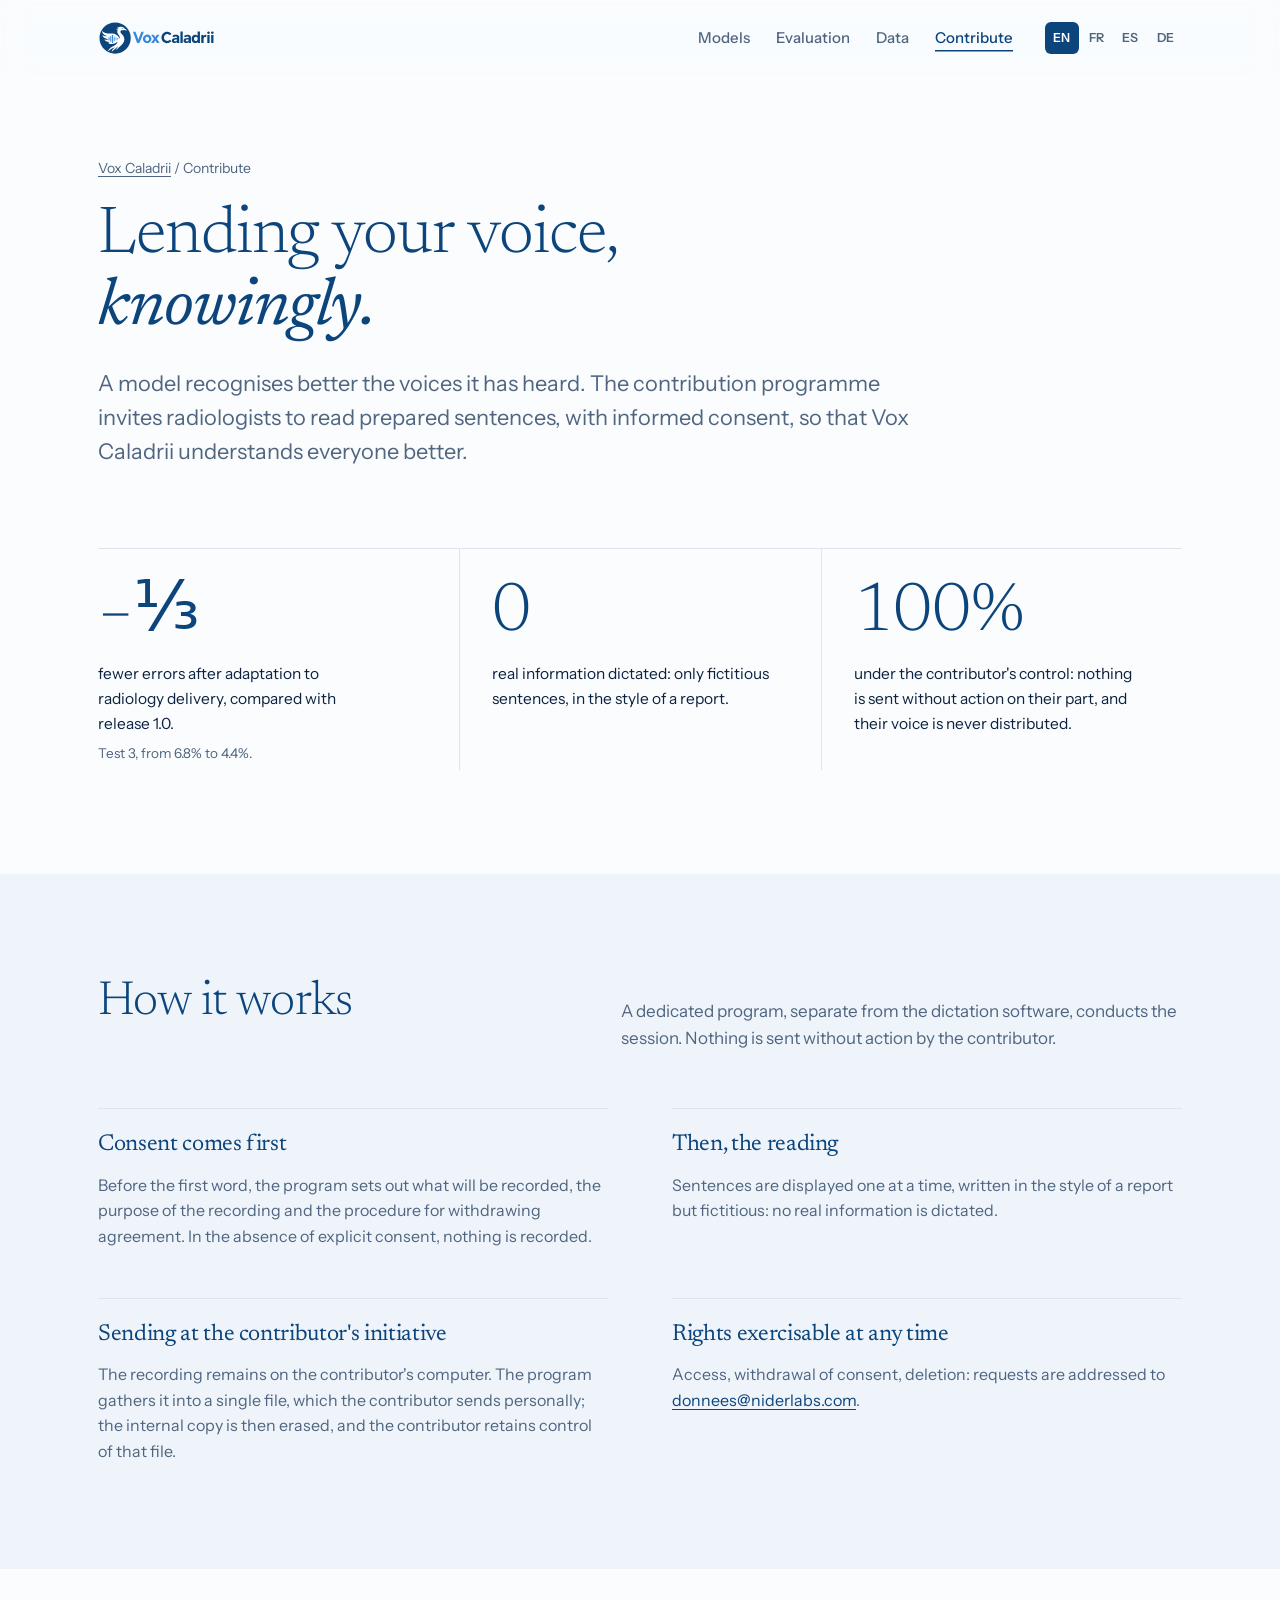
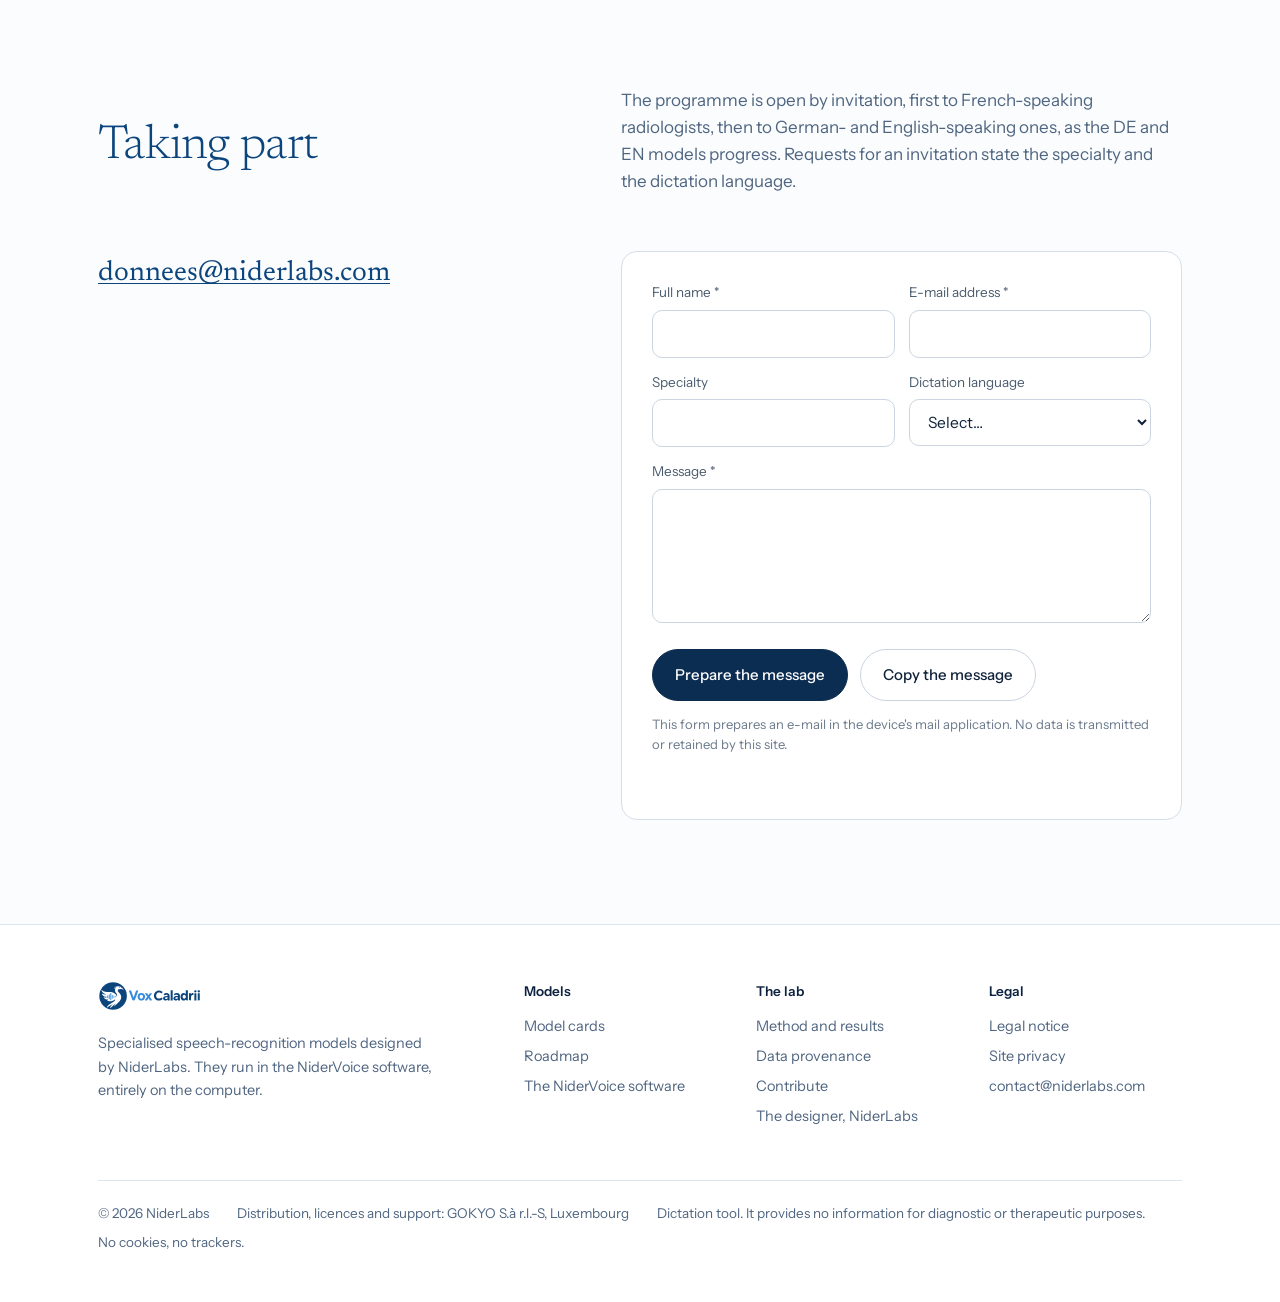
==== commit d97cf4f0: "Contribuer : formulaire de demande d'invitation (prépare un e-mail dans la messagerie du visiteur, a" ====
--- a/contribuer/index.html
+++ b/contribuer/index.html
@@ -16,7 +16,7 @@
 <link rel="icon" href="/favicon.ico" sizes="any">
 <link rel="icon" type="image/svg+xml" href="/assets/vox-caladrii-icon.svg">
 <link rel="manifest" href="/site.webmanifest">
-<link rel="stylesheet" href="/assets/cl.css?v=20261116a">
+<link rel="stylesheet" href="/assets/cl.css?v=20261125">
 </head>
 <body>
 <a class="skip" href="#main">Skip to content</a>
@@ -83,7 +83,19 @@
       <p data-fr>Le programme est ouvert sur invitation, d'abord aux radiologues francophones, puis germanophones et anglophones, à mesure de l'avancement des modèles DE et EN. Les demandes d'invitation précisent la spécialité et la langue de dictée.</p>
       <p data-en>The programme is open by invitation, first to French-speaking radiologists, then to German- and English-speaking ones, as the DE and EN models progress. Requests for an invitation state the specialty and the dictation language.</p><p data-es>El programa está abierto por invitación, primero a los radiólogos francófonos y después a los germanófonos y anglófonos, a medida que avanzan los modelos DE y EN. Las solicitudes de invitación indican la especialidad y la lengua de dictado.</p><p data-de>Das Programm steht auf Einladung offen, zunächst französischsprachigen, dann deutsch- und englischsprachigen Radiologen, entsprechend dem Fortschritt der Modelle DE und EN. Einladungsanfragen nennen das Fachgebiet und die Diktiersprache.</p>
     </div>
-    <p><a href="mailto:donnees@niderlabs.com" style="font-family:var(--serif);font-size:28px">donnees@niderlabs.com</a></p>
+    <div class="cf-grille">
+      <div><p><a href="mailto:donnees@niderlabs.com" style="font-family:var(--serif);font-size:28px">donnees@niderlabs.com</a></p></div>
+      <div class="cf-carte">
+        <form class="cf" data-contact data-to="donnees@niderlabs.com" data-sujet="Vox Caladrii" novalidate>
+          <div class="cf-row"><div class="cf-champ"><label for="cf-nom"><span data-fr>Nom et prénom</span><span data-en>Full name</span><span data-es>Nombre y apellidos</span><span data-de>Vor- und Nachname</span> <span class="cf-req" aria-hidden="true">*</span></label><input id="cf-nom" data-cf="nom" data-req type="text" maxlength="120" autocomplete="name"></div><div class="cf-champ"><label for="cf-email"><span data-fr>Adresse e-mail</span><span data-en>E-mail address</span><span data-es>Correo electrónico</span><span data-de>E-Mail-Adresse</span> <span class="cf-req" aria-hidden="true">*</span></label><input id="cf-email" data-cf="email" data-req type="email" maxlength="120" autocomplete="email"></div></div>
+          <div class="cf-row"><div class="cf-champ"><label for="cf-specialite"><span data-fr>Spécialité</span><span data-en>Specialty</span><span data-es>Especialidad</span><span data-de>Fachgebiet</span></label><input id="cf-specialite" data-cf="specialite" type="text" maxlength="120"></div><div class="cf-champ"><label for="cf-objet"><span data-fr>Langue de dictée</span><span data-en>Dictation language</span><span data-es>Lengua de dictado</span><span data-de>Diktiersprache</span></label><select id="cf-objet" data-cf="objet"><option value="" data-t-fr="Choisir…" data-t-en="Select…" data-t-es="Seleccionar…" data-t-de="Auswählen…">Select…</option><option value="1" data-t-fr="Français" data-t-en="French" data-t-es="Francés" data-t-de="Französisch">French</option><option value="2" data-t-fr="Allemand" data-t-en="German" data-t-es="Alemán" data-t-de="Deutsch">German</option><option value="3" data-t-fr="Anglais" data-t-en="English" data-t-es="Inglés" data-t-de="Englisch">English</option><option value="4" data-t-fr="Autre" data-t-en="Other" data-t-es="Otro" data-t-de="Andere">Other</option></select></div></div>
+          <div class="cf-row cf-un"><div class="cf-champ"><label for="cf-message"><span data-fr>Message</span><span data-en>Message</span><span data-es>Mensaje</span><span data-de>Nachricht</span> <span class="cf-req" aria-hidden="true">*</span></label><textarea id="cf-message" data-cf="message" data-req rows="5" maxlength="1400"></textarea></div></div>
+          <div class="cf-actions"><button type="submit"><span data-fr>Préparer le message</span><span data-en>Prepare the message</span><span data-es>Preparar el mensaje</span><span data-de>Nachricht vorbereiten</span></button><button type="button" data-cf-copier><span data-fr>Copier le message</span><span data-en>Copy the message</span><span data-es>Copiar el mensaje</span><span data-de>Nachricht kopieren</span></button></div>
+          <p class="cf-note"><span data-fr>Ce formulaire prépare un e-mail dans la messagerie de l'appareil. Aucune donnée n'est transmise ni conservée par ce site.</span><span data-en>This form prepares an e-mail in the device's mail application. No data is transmitted or retained by this site.</span><span data-es>Este formulario prepara un correo en la aplicación de correo del dispositivo. Este sitio no transmite ni conserva ningún dato.</span><span data-de>Dieses Formular bereitet eine E-Mail im E-Mail-Programm des Geräts vor. Diese Website übermittelt und speichert keine Daten.</span></p>
+          <p class="cf-status" role="status" aria-live="polite"></p>
+        </form>
+      </div>
+    </div>
   </div>
 </section>
 
@@ -100,5 +112,6 @@
   </div>
 </footer>
 <script src="/assets/cl.js?v=20261116a"></script>
+<script src="/assets/contact.js?v=20261125" defer></script>
 </body>
 </html>
--- a/assets/cl.css
+++ b/assets/cl.css
@@ -197,3 +197,27 @@
 }
 @media (prefers-reduced-motion:reduce){.reveal{opacity:1;transform:none;transition:none}.dictee .caret{animation:none}html{scroll-behavior:auto}}
 @media print{header,footer,.stage canvas,.lang{display:none}body{background:#fff}}
+
+/* Formulaire de contact (prépare un e-mail, n'envoie rien) */
+.cf{display:grid;gap:14px;color:var(--cf-tx)}
+.cf-row{display:grid;grid-template-columns:minmax(0,1fr) minmax(0,1fr);gap:14px}
+.cf-row.cf-un{grid-template-columns:minmax(0,1fr)}
+.cf label{display:block;font-size:13.5px;margin-bottom:6px;color:var(--cf-lab)}
+.cf input,.cf select,.cf textarea{width:100%;box-sizing:border-box;font:inherit;font-size:15.5px;line-height:1.4;padding:12px 14px;border-radius:10px;border:1px solid var(--cf-bd);background:var(--cf-bg);color:var(--cf-tx)}
+.cf select option{color:#0B1F33;background:#fff}
+.cf textarea{min-height:128px;resize:vertical}
+.cf input:focus,.cf select:focus,.cf textarea:focus{outline:2px solid var(--cf-focus);outline-offset:1px}
+.cf [aria-invalid="true"]{border-color:var(--cf-err)}
+.cf-actions{display:flex;gap:12px;flex-wrap:wrap;align-items:center;margin-top:4px}
+.cf button{font:inherit;font-size:15px;font-weight:500;cursor:pointer;border-radius:999px;padding:13px 22px;border:1px solid var(--cf-btn-bg);background:var(--cf-btn-bg);color:var(--cf-btn-tx)}
+.cf button[type="button"]{background:transparent;color:var(--cf-tx);border-color:var(--cf-bd)}
+.cf button:focus-visible{outline:2px solid var(--cf-focus);outline-offset:2px}
+.cf-note{font-size:13px;line-height:1.5;color:var(--cf-note);margin:0}
+.cf-status{font-size:14px;line-height:1.5;min-height:1.5em;margin:0;color:var(--cf-tx)}
+.cf-status.cf-erreur{color:var(--cf-err)}
+@media(max-width:720px){.cf-row{grid-template-columns:minmax(0,1fr)}}
+@media print{.cf{display:none}}
+.cf-grille{display:grid;grid-template-columns:minmax(0,5fr) minmax(0,6fr);gap:56px;align-items:start}
+.cf-carte{border:1px solid #D6DEE8;border-radius:16px;background:#fff;padding:30px}
+.cf-carte .cf{--cf-tx:#10233A;--cf-lab:#4A5B6E;--cf-bd:#CBD5E1;--cf-bg:#fff;--cf-focus:#2F6FB5;--cf-err:#B3261E;--cf-btn-bg:#0C2D52;--cf-btn-tx:#fff;--cf-note:#6B7A8C}
+@media(max-width:900px){.cf-grille{grid-template-columns:minmax(0,1fr);gap:28px}.cf-carte{padding:22px}}
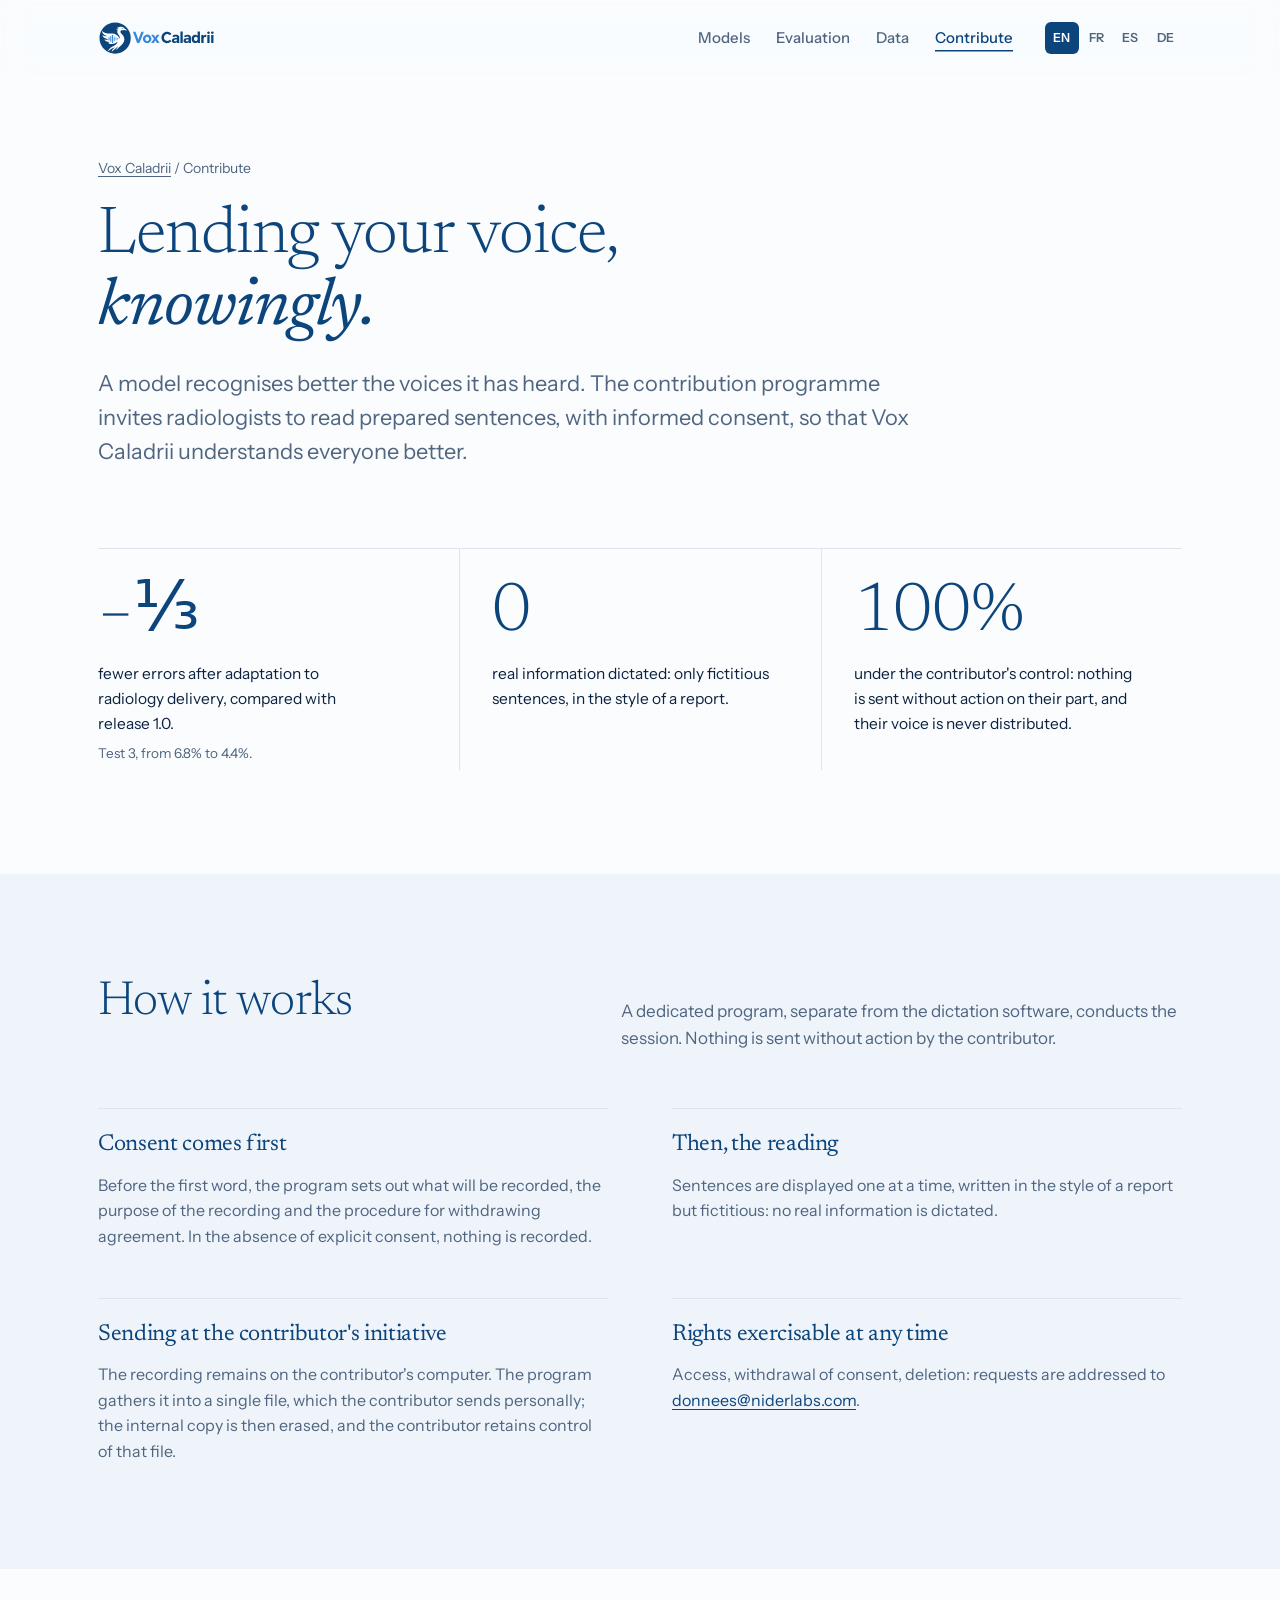
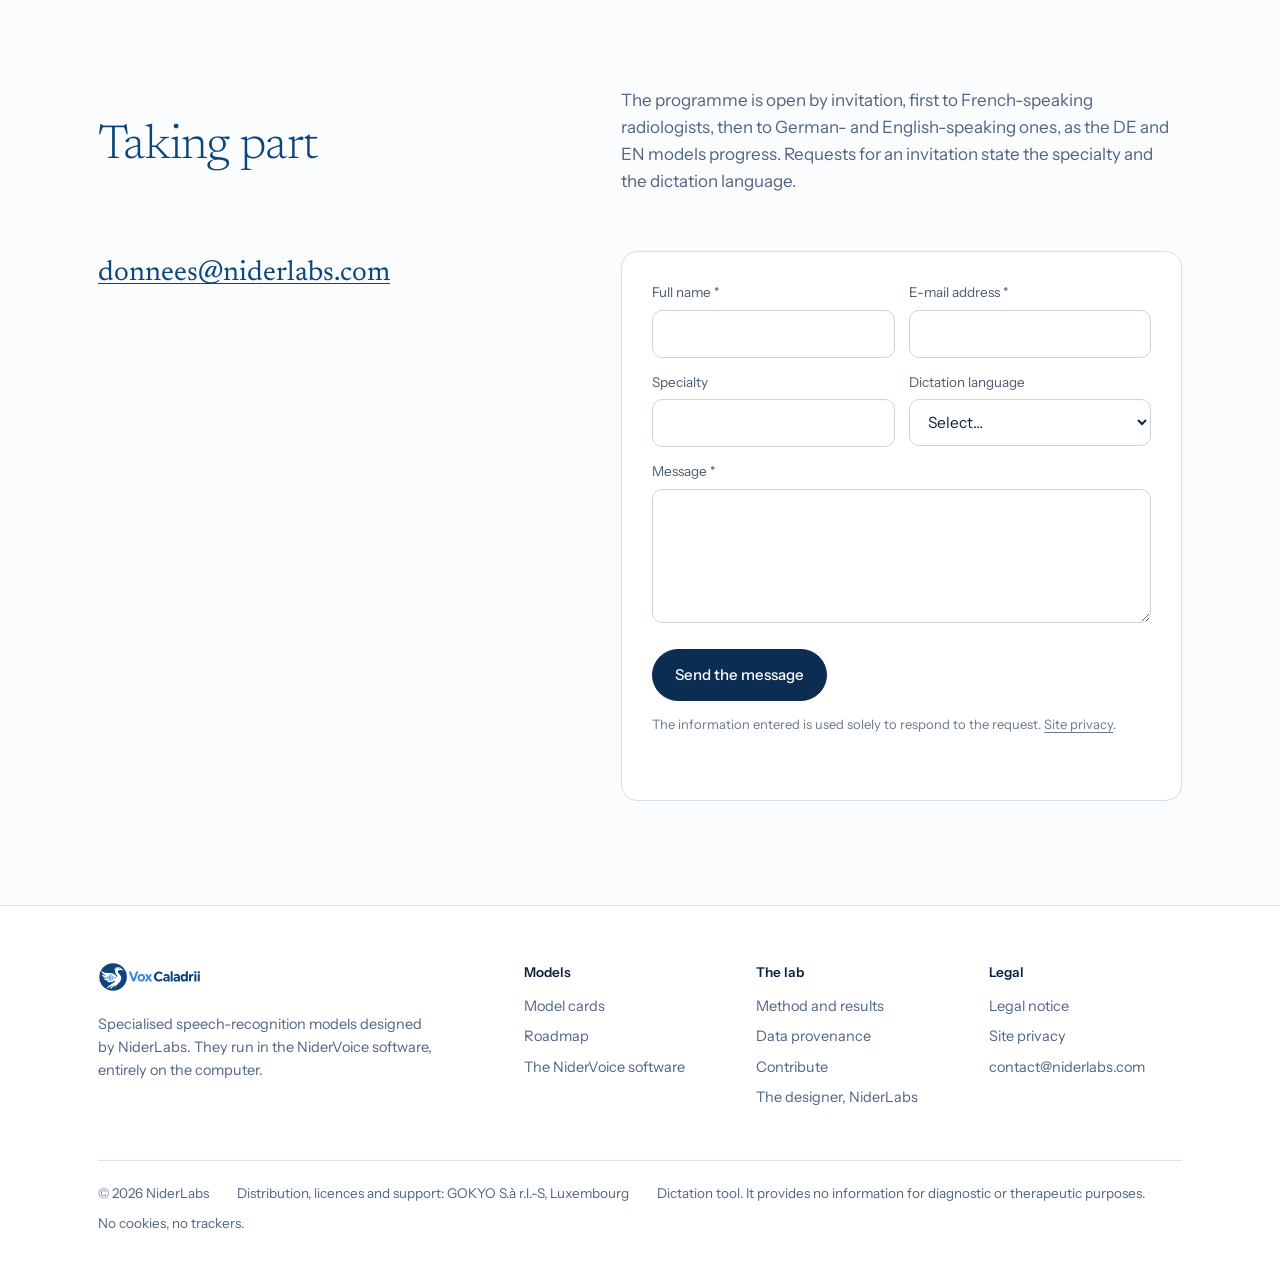
==== commit 05c78427: "Formulaire de contact : envoi réel par le serveur du site (onglet Messages + e-mail au destinataire)" ====
--- a/contribuer/index.html
+++ b/contribuer/index.html
@@ -6,7 +6,7 @@
 <title>Contribute your voice — Vox Caladrii</title>
 <meta name="description" content="The Vox Caladrii voice contribution programme: radiologists read prepared sentences, with explicit consent, to help the models recognise more voices.">
 <meta name="theme-color" content="#FAFCFE">
-<meta http-equiv="Content-Security-Policy" content="default-src 'self'; script-src 'self'; style-src 'self' 'unsafe-inline'; img-src 'self' data:; font-src 'self'; object-src 'none'; base-uri 'self'; form-action 'none'">
+<meta http-equiv="Content-Security-Policy" content="default-src 'self'; connect-src 'self' https://script.google.com https://script.googleusercontent.com; script-src 'self'; style-src 'self' 'unsafe-inline'; img-src 'self' data:; font-src 'self'; object-src 'none'; base-uri 'self'; form-action 'none'">
 <meta property="og:type" content="website">
 <meta property="og:title" content="Contribute your voice — Vox Caladrii">
 <meta property="og:description" content="The Vox Caladrii voice contribution programme: radiologists read prepared sentences, with explicit consent, to help the models recognise more voices.">
@@ -16,7 +16,7 @@
 <link rel="icon" href="/favicon.ico" sizes="any">
 <link rel="icon" type="image/svg+xml" href="/assets/vox-caladrii-icon.svg">
 <link rel="manifest" href="/site.webmanifest">
-<link rel="stylesheet" href="/assets/cl.css?v=20261125">
+<link rel="stylesheet" href="/assets/cl.css?v=20261125b">
 </head>
 <body>
 <a class="skip" href="#main">Skip to content</a>
@@ -86,12 +86,13 @@
     <div class="cf-grille">
       <div><p><a href="mailto:donnees@niderlabs.com" style="font-family:var(--serif);font-size:28px">donnees@niderlabs.com</a></p></div>
       <div class="cf-carte">
-        <form class="cf" data-contact data-to="donnees@niderlabs.com" data-sujet="Vox Caladrii" novalidate>
+        <form class="cf" data-contact data-to="donnees@niderlabs.com" data-sujet="Vox Caladrii" data-api="https://script.google.com/macros/s/AKfycbxhprvNoTWxpwUmsNZmQKihygKpGbHSNf4iMWxf_HI0ZERDjNdUDq2a3e8wh-Jj1qI3zQ/exec" novalidate>
           <div class="cf-row"><div class="cf-champ"><label for="cf-nom"><span data-fr>Nom et prénom</span><span data-en>Full name</span><span data-es>Nombre y apellidos</span><span data-de>Vor- und Nachname</span> <span class="cf-req" aria-hidden="true">*</span></label><input id="cf-nom" data-cf="nom" data-req type="text" maxlength="120" autocomplete="name"></div><div class="cf-champ"><label for="cf-email"><span data-fr>Adresse e-mail</span><span data-en>E-mail address</span><span data-es>Correo electrónico</span><span data-de>E-Mail-Adresse</span> <span class="cf-req" aria-hidden="true">*</span></label><input id="cf-email" data-cf="email" data-req type="email" maxlength="120" autocomplete="email"></div></div>
           <div class="cf-row"><div class="cf-champ"><label for="cf-specialite"><span data-fr>Spécialité</span><span data-en>Specialty</span><span data-es>Especialidad</span><span data-de>Fachgebiet</span></label><input id="cf-specialite" data-cf="specialite" type="text" maxlength="120"></div><div class="cf-champ"><label for="cf-objet"><span data-fr>Langue de dictée</span><span data-en>Dictation language</span><span data-es>Lengua de dictado</span><span data-de>Diktiersprache</span></label><select id="cf-objet" data-cf="objet"><option value="" data-t-fr="Choisir…" data-t-en="Select…" data-t-es="Seleccionar…" data-t-de="Auswählen…">Select…</option><option value="1" data-t-fr="Français" data-t-en="French" data-t-es="Francés" data-t-de="Französisch">French</option><option value="2" data-t-fr="Allemand" data-t-en="German" data-t-es="Alemán" data-t-de="Deutsch">German</option><option value="3" data-t-fr="Anglais" data-t-en="English" data-t-es="Inglés" data-t-de="Englisch">English</option><option value="4" data-t-fr="Autre" data-t-en="Other" data-t-es="Otro" data-t-de="Andere">Other</option></select></div></div>
           <div class="cf-row cf-un"><div class="cf-champ"><label for="cf-message"><span data-fr>Message</span><span data-en>Message</span><span data-es>Mensaje</span><span data-de>Nachricht</span> <span class="cf-req" aria-hidden="true">*</span></label><textarea id="cf-message" data-cf="message" data-req rows="5" maxlength="1400"></textarea></div></div>
-          <div class="cf-actions"><button type="submit"><span data-fr>Préparer le message</span><span data-en>Prepare the message</span><span data-es>Preparar el mensaje</span><span data-de>Nachricht vorbereiten</span></button><button type="button" data-cf-copier><span data-fr>Copier le message</span><span data-en>Copy the message</span><span data-es>Copiar el mensaje</span><span data-de>Nachricht kopieren</span></button></div>
-          <p class="cf-note"><span data-fr>Ce formulaire prépare un e-mail dans la messagerie de l'appareil. Aucune donnée n'est transmise ni conservée par ce site.</span><span data-en>This form prepares an e-mail in the device's mail application. No data is transmitted or retained by this site.</span><span data-es>Este formulario prepara un correo en la aplicación de correo del dispositivo. Este sitio no transmite ni conserva ningún dato.</span><span data-de>Dieses Formular bereitet eine E-Mail im E-Mail-Programm des Geräts vor. Diese Website übermittelt und speichert keine Daten.</span></p>
+          <input class="cf-piege" data-cf-piege type="text" name="site" tabindex="-1" autocomplete="off" aria-hidden="true">
+          <div class="cf-actions"><button type="submit"><span data-fr>Envoyer le message</span><span data-en>Send the message</span><span data-es>Enviar el mensaje</span><span data-de>Nachricht senden</span></button><button type="button" data-cf-mailto hidden><span data-fr>Préparer un e-mail</span><span data-en>Prepare an e-mail</span><span data-es>Preparar un correo</span><span data-de>E-Mail vorbereiten</span></button></div>
+          <p class="cf-note"><span data-fr>Les informations saisies servent uniquement à répondre à la demande.</span><span data-en>The information entered is used solely to respond to the request.</span><span data-es>La información introducida se utiliza únicamente para responder a la solicitud.</span><span data-de>Die eingegebenen Angaben dienen ausschließlich der Beantwortung der Anfrage.</span> <a href="/mentions-legales/#confidentialite"><span data-fr>Confidentialité du site</span><span data-en>Site privacy</span><span data-es>Privacidad del sitio</span><span data-de>Datenschutz der Website</span></a>.</p>
           <p class="cf-status" role="status" aria-live="polite"></p>
         </form>
       </div>
@@ -112,6 +113,6 @@
   </div>
 </footer>
 <script src="/assets/cl.js?v=20261116a"></script>
-<script src="/assets/contact.js?v=20261125" defer></script>
+<script src="/assets/contact.js?v=20261125b" defer></script>
 </body>
 </html>
--- a/assets/cl.css
+++ b/assets/cl.css
@@ -198,7 +198,7 @@
 @media (prefers-reduced-motion:reduce){.reveal{opacity:1;transform:none;transition:none}.dictee .caret{animation:none}html{scroll-behavior:auto}}
 @media print{header,footer,.stage canvas,.lang{display:none}body{background:#fff}}
 
-/* Formulaire de contact (prépare un e-mail, n'envoie rien) */
+/* Formulaire de contact */
 .cf{display:grid;gap:14px;color:var(--cf-tx)}
 .cf-row{display:grid;grid-template-columns:minmax(0,1fr) minmax(0,1fr);gap:14px}
 .cf-row.cf-un{grid-template-columns:minmax(0,1fr)}
@@ -215,6 +215,10 @@
 .cf-note{font-size:13px;line-height:1.5;color:var(--cf-note);margin:0}
 .cf-status{font-size:14px;line-height:1.5;min-height:1.5em;margin:0;color:var(--cf-tx)}
 .cf-status.cf-erreur{color:var(--cf-err)}
+.cf-piege{position:absolute!important;left:-9999px;width:1px;height:1px;opacity:0}
+.cf [hidden]{display:none!important}
+.cf button:disabled{opacity:.55;cursor:default}
+.cf-note a{color:inherit}
 @media(max-width:720px){.cf-row{grid-template-columns:minmax(0,1fr)}}
 @media print{.cf{display:none}}
 .cf-grille{display:grid;grid-template-columns:minmax(0,5fr) minmax(0,6fr);gap:56px;align-items:start}
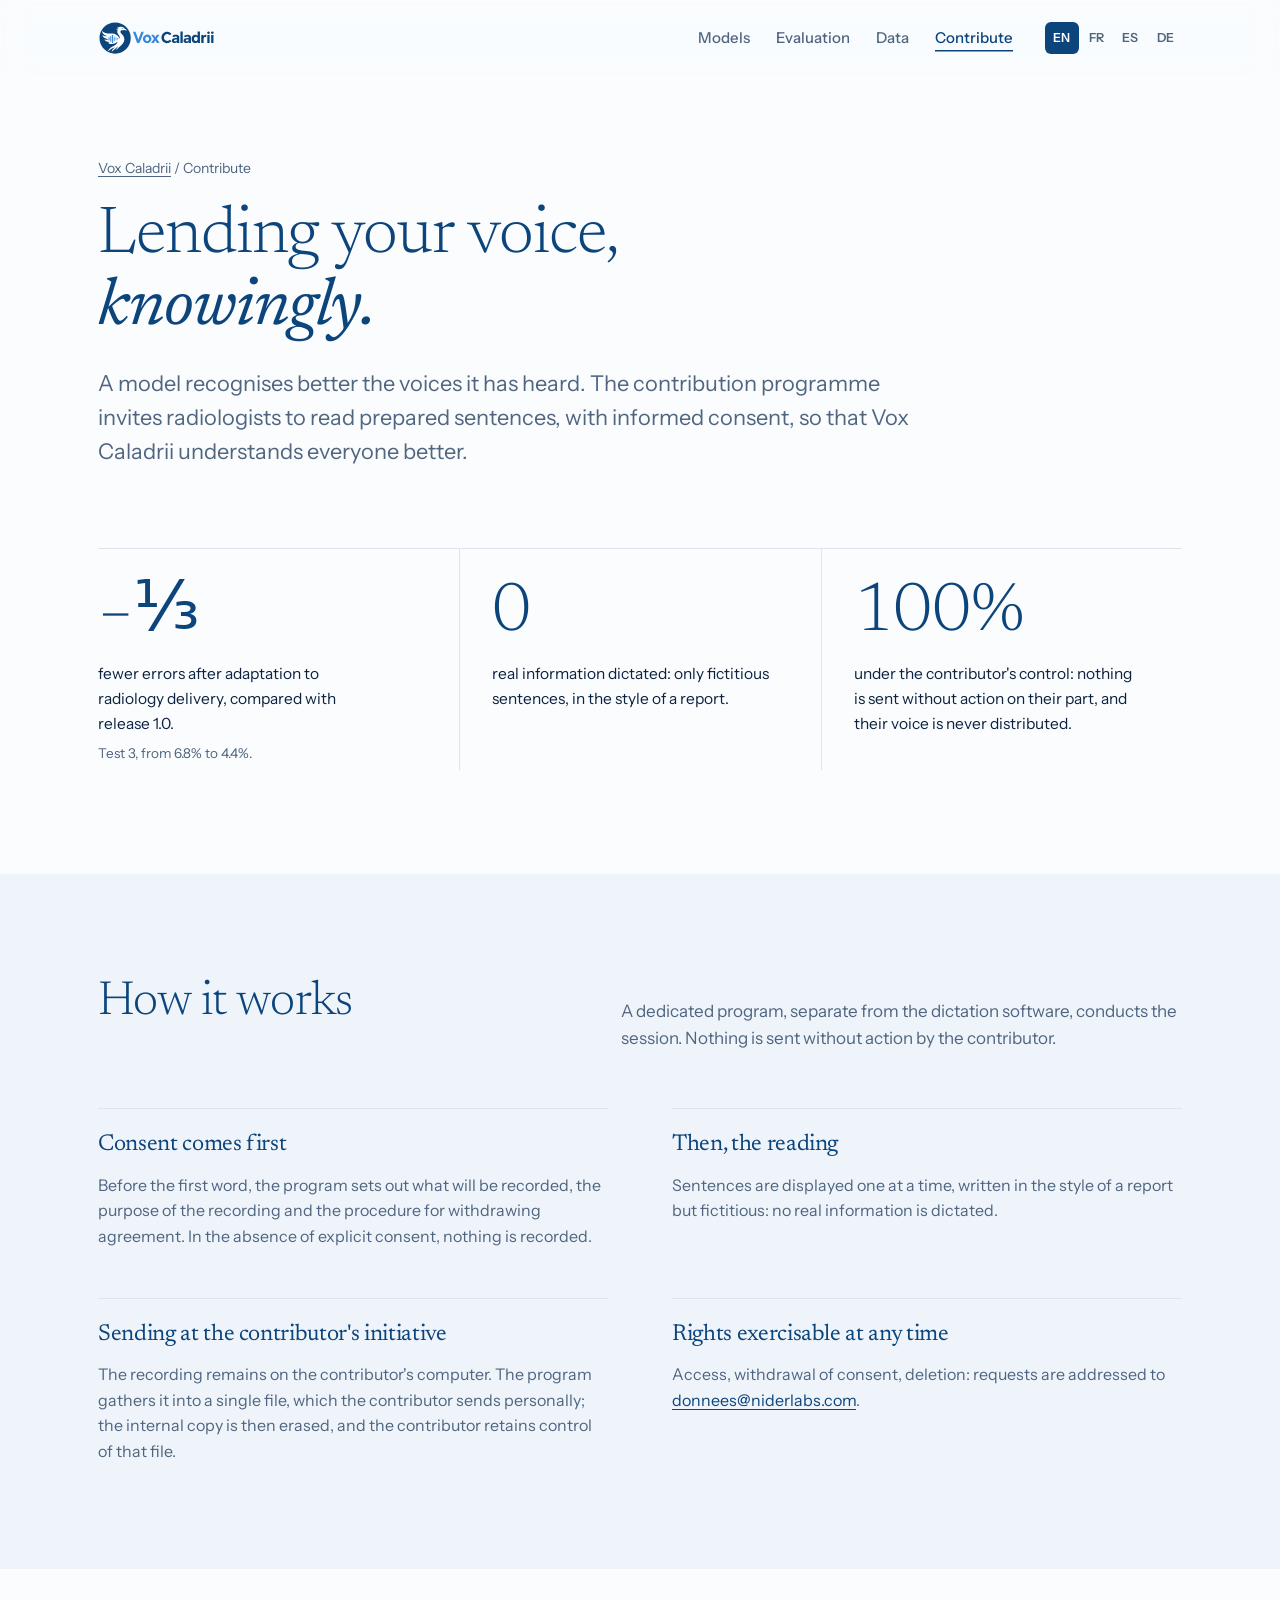
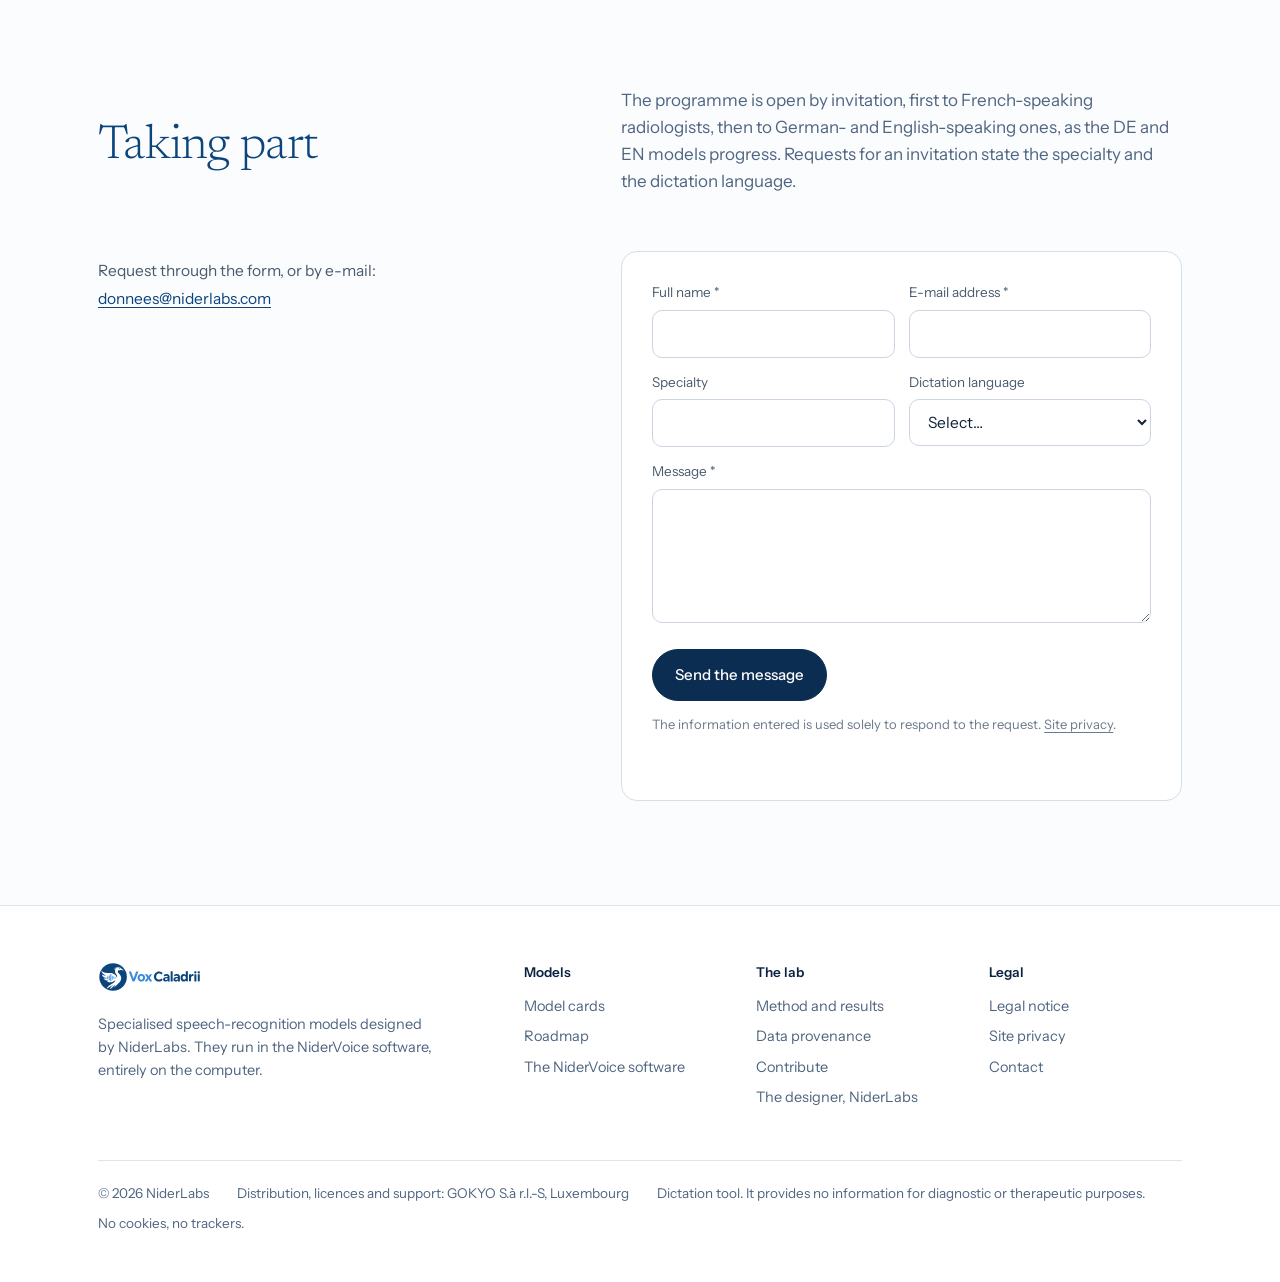
==== commit b963d4ac: "Adresses e-mail protégées (plus aucune adresse en clair dans les pages) ; pied de page et boutons : " ====
--- a/contribuer/index.html
+++ b/contribuer/index.html
@@ -16,7 +16,7 @@
 <link rel="icon" href="/favicon.ico" sizes="any">
 <link rel="icon" type="image/svg+xml" href="/assets/vox-caladrii-icon.svg">
 <link rel="manifest" href="/site.webmanifest">
-<link rel="stylesheet" href="/assets/cl.css?v=20261125b">
+<link rel="stylesheet" href="/assets/cl.css?v=20261125e">
 </head>
 <body>
 <a class="skip" href="#main">Skip to content</a>
@@ -71,7 +71,7 @@
       <div class="item rule-top reveal"><h3><span data-fr>D'abord, le consentement</span><span data-en>Consent comes first</span><span data-es>El consentimiento es lo primero</span><span data-de>Zuerst die Einwilligung</span></h3><p data-fr>Avant le premier mot, le programme présente ce qui sera enregistré, la finalité de l'enregistrement et les modalités de retrait de l'accord. En l'absence de consentement explicite, rien n'est enregistré.</p><p data-en>Before the first word, the program sets out what will be recorded, the purpose of the recording and the procedure for withdrawing agreement. In the absence of explicit consent, nothing is recorded.</p><p data-es>Antes de la primera palabra, el programa presenta lo que se va a grabar, la finalidad de la grabación y la forma de retirar el acuerdo. En ausencia de consentimiento explícito, no se graba nada.</p><p data-de>Vor dem ersten Wort legt das Programm dar, was aufgenommen wird, zu welchem Zweck und wie die Zustimmung widerrufen werden kann. Ohne ausdrückliche Einwilligung wird nichts aufgenommen.</p></div>
       <div class="item rule-top reveal"><h3><span data-fr>Ensuite, la lecture</span><span data-en>Then, the reading</span><span data-es>Luego, la lectura</span><span data-de>Dann das Lesen</span></h3><p data-fr>Les phrases s'affichent une à une, rédigées dans le style d'un compte rendu, mais fictives : aucune information réelle n'est dictée.</p><p data-en>Sentences are displayed one at a time, written in the style of a report but fictitious: no real information is dictated.</p><p data-es>Las frases se muestran una a una, redactadas en el estilo de un informe, pero ficticias: no se dicta ninguna información real.</p><p data-de>Die Sätze werden einzeln angezeigt, im Stil eines Befundberichts verfasst, jedoch fiktiv: Es wird keine reale Information diktiert.</p></div>
       <div class="item rule-top reveal"><h3><span data-fr>Un envoi à l'initiative du contributeur</span><span data-en>Sending at the contributor's initiative</span><span data-es>Un envío a iniciativa del contribuyente</span><span data-de>Übermittlung auf Initiative der beitragenden Person</span></h3><p data-fr>L'enregistrement demeure sur l'ordinateur du contributeur. Le programme le rassemble dans un fichier unique, que le contributeur transmet lui-même ; la copie interne est alors effacée, et le contributeur conserve la maîtrise de ce fichier.</p><p data-en>The recording remains on the contributor's computer. The program gathers it into a single file, which the contributor sends personally; the internal copy is then erased, and the contributor retains control of that file.</p><p data-es>La grabación permanece en el ordenador del contribuyente. El programa la reúne en un único archivo, que el propio contribuyente transmite; la copia interna se borra entonces, y el contribuyente conserva el control de dicho archivo.</p><p data-de>Die Aufnahme verbleibt auf dem Computer der beitragenden Person. Das Programm fasst sie in einer einzigen Datei zusammen, die die Person selbst übermittelt; die interne Kopie wird daraufhin gelöscht, und die Person behält die Verfügung über diese Datei.</p></div>
-      <div class="item rule-top reveal"><h3><span data-fr>Des droits exerçables à tout moment</span><span data-en>Rights exercisable at any time</span><span data-es>Derechos ejercitables en todo momento</span><span data-de>Jederzeit ausübbare Rechte</span></h3><p data-fr>Accès, retrait du consentement, suppression : les demandes sont adressées à <a href="mailto:donnees@niderlabs.com">donnees@niderlabs.com</a>.</p><p data-en>Access, withdrawal of consent, deletion: requests are addressed to <a href="mailto:donnees@niderlabs.com">donnees@niderlabs.com</a>.</p><p data-es>Acceso, retirada del consentimiento, supresión: las solicitudes se dirigen a <a href="mailto:donnees@niderlabs.com">donnees@niderlabs.com</a>.</p><p data-de>Auskunft, Widerruf der Einwilligung, Löschung: Anfragen sind an <a href="mailto:donnees@niderlabs.com">donnees@niderlabs.com</a> zu richten.</p></div>
+      <div class="item rule-top reveal"><h3><span data-fr>Des droits exerçables à tout moment</span><span data-en>Rights exercisable at any time</span><span data-es>Derechos ejercitables en todo momento</span><span data-de>Jederzeit ausübbare Rechte</span></h3><p data-fr>Accès, retrait du consentement, suppression : les demandes sont adressées à <a class="mel" data-u="donnees" data-d="niderlabs.com" data-voir href="https://niderlabs.com/#contact">donnees [at] niderlabs.com</a>.</p><p data-en>Access, withdrawal of consent, deletion: requests are addressed to <a class="mel" data-u="donnees" data-d="niderlabs.com" data-voir href="https://niderlabs.com/#contact">donnees [at] niderlabs.com</a>.</p><p data-es>Acceso, retirada del consentimiento, supresión: las solicitudes se dirigen a <a class="mel" data-u="donnees" data-d="niderlabs.com" data-voir href="https://niderlabs.com/#contact">donnees [at] niderlabs.com</a>.</p><p data-de>Auskunft, Widerruf der Einwilligung, Löschung: Anfragen sind an <a class="mel" data-u="donnees" data-d="niderlabs.com" data-voir href="https://niderlabs.com/#contact">donnees [at] niderlabs.com</a> zu richten.</p></div>
     </div>
   </div>
 </section>
@@ -84,9 +84,9 @@
       <p data-en>The programme is open by invitation, first to French-speaking radiologists, then to German- and English-speaking ones, as the DE and EN models progress. Requests for an invitation state the specialty and the dictation language.</p><p data-es>El programa está abierto por invitación, primero a los radiólogos francófonos y después a los germanófonos y anglófonos, a medida que avanzan los modelos DE y EN. Las solicitudes de invitación indican la especialidad y la lengua de dictado.</p><p data-de>Das Programm steht auf Einladung offen, zunächst französischsprachigen, dann deutsch- und englischsprachigen Radiologen, entsprechend dem Fortschritt der Modelle DE und EN. Einladungsanfragen nennen das Fachgebiet und die Diktiersprache.</p>
     </div>
     <div class="cf-grille">
-      <div><p><a href="mailto:donnees@niderlabs.com" style="font-family:var(--serif);font-size:28px">donnees@niderlabs.com</a></p></div>
+      <div><p class="cf-ou"><span data-fr>Demande par le formulaire, ou par e-mail :</span><span data-en>Request through the form, or by e-mail:</span><span data-es>Solicitud mediante el formulario, o por correo:</span><span data-de>Anfrage über das Formular oder per E-Mail:</span><br><a class="mel" data-u="donnees" data-d="niderlabs.com" data-voir href="https://niderlabs.com/#contact">donnees [at] niderlabs.com</a></p></div>
       <div class="cf-carte">
-        <form class="cf" data-contact data-to="donnees@niderlabs.com" data-sujet="Vox Caladrii" data-api="https://script.google.com/macros/s/AKfycbxhprvNoTWxpwUmsNZmQKihygKpGbHSNf4iMWxf_HI0ZERDjNdUDq2a3e8wh-Jj1qI3zQ/exec" novalidate>
+        <form class="cf" data-contact data-u="donnees" data-d="niderlabs.com" data-sujet="Vox Caladrii" data-api="https://script.google.com/macros/s/AKfycbxhprvNoTWxpwUmsNZmQKihygKpGbHSNf4iMWxf_HI0ZERDjNdUDq2a3e8wh-Jj1qI3zQ/exec" novalidate>
           <div class="cf-row"><div class="cf-champ"><label for="cf-nom"><span data-fr>Nom et prénom</span><span data-en>Full name</span><span data-es>Nombre y apellidos</span><span data-de>Vor- und Nachname</span> <span class="cf-req" aria-hidden="true">*</span></label><input id="cf-nom" data-cf="nom" data-req type="text" maxlength="120" autocomplete="name"></div><div class="cf-champ"><label for="cf-email"><span data-fr>Adresse e-mail</span><span data-en>E-mail address</span><span data-es>Correo electrónico</span><span data-de>E-Mail-Adresse</span> <span class="cf-req" aria-hidden="true">*</span></label><input id="cf-email" data-cf="email" data-req type="email" maxlength="120" autocomplete="email"></div></div>
           <div class="cf-row"><div class="cf-champ"><label for="cf-specialite"><span data-fr>Spécialité</span><span data-en>Specialty</span><span data-es>Especialidad</span><span data-de>Fachgebiet</span></label><input id="cf-specialite" data-cf="specialite" type="text" maxlength="120"></div><div class="cf-champ"><label for="cf-objet"><span data-fr>Langue de dictée</span><span data-en>Dictation language</span><span data-es>Lengua de dictado</span><span data-de>Diktiersprache</span></label><select id="cf-objet" data-cf="objet"><option value="" data-t-fr="Choisir…" data-t-en="Select…" data-t-es="Seleccionar…" data-t-de="Auswählen…">Select…</option><option value="1" data-t-fr="Français" data-t-en="French" data-t-es="Francés" data-t-de="Französisch">French</option><option value="2" data-t-fr="Allemand" data-t-en="German" data-t-es="Alemán" data-t-de="Deutsch">German</option><option value="3" data-t-fr="Anglais" data-t-en="English" data-t-es="Inglés" data-t-de="Englisch">English</option><option value="4" data-t-fr="Autre" data-t-en="Other" data-t-es="Otro" data-t-de="Andere">Other</option></select></div></div>
           <div class="cf-row cf-un"><div class="cf-champ"><label for="cf-message"><span data-fr>Message</span><span data-en>Message</span><span data-es>Mensaje</span><span data-de>Nachricht</span> <span class="cf-req" aria-hidden="true">*</span></label><textarea id="cf-message" data-cf="message" data-req rows="5" maxlength="1400"></textarea></div></div>
@@ -107,12 +107,12 @@
       <div class="brand"><img src="/assets/vox-caladrii-logo.svg?v=20261116" width="150" height="30" alt="Vox Caladrii"><p><span data-fr>Modèles de reconnaissance vocale spécialisés, conçus par NiderLabs. Ils fonctionnent dans le logiciel NiderVoice, entièrement sur l’ordinateur.</span><span data-en>Specialised speech-recognition models designed by NiderLabs. They run in the NiderVoice software, entirely on the computer.</span><span data-es>Modelos de reconocimiento de voz especializados, diseñados por NiderLabs. Funcionan en el programa NiderVoice, íntegramente en el ordenador.</span><span data-de>Spezialisierte Spracherkennungsmodelle, entwickelt von NiderLabs. Sie laufen in der Software NiderVoice, vollständig auf dem Computer.</span></p></div>
       <div><h4><span data-fr>Modèles</span><span data-en>Models</span><span data-es>Modelos</span><span data-de>Modelle</span></h4><ul><li><a href="/modeles/"><span data-fr>Fiches modèles</span><span data-en>Model cards</span><span data-es>Fichas de modelo</span><span data-de>Modellkarten</span></a></li><li><a href="/modeles/#feuille-de-route"><span data-fr>Feuille de route</span><span data-en>Roadmap</span><span data-es>Hoja de ruta</span><span data-de>Roadmap</span></a></li><li><a href="https://nidervoice.com/"><span data-fr>Le logiciel NiderVoice</span><span data-en>The NiderVoice software</span><span data-es>El programa NiderVoice</span><span data-de>Die Software NiderVoice</span></a></li></ul></div>
       <div><h4><span data-fr>Le laboratoire</span><span data-en>The lab</span><span data-es>El laboratorio</span><span data-de>Das Labor</span></h4><ul><li><a href="/evaluation/"><span data-fr>Méthode et résultats</span><span data-en>Method and results</span><span data-es>Método y resultados</span><span data-de>Methode und Ergebnisse</span></a></li><li><a href="/donnees/"><span data-fr>Origine des données</span><span data-en>Data provenance</span><span data-es>Origen de los datos</span><span data-de>Herkunft der Daten</span></a></li><li><a href="/contribuer/"><span data-fr>Contribuer</span><span data-en>Contribute</span><span data-es>Contribuir</span><span data-de>Mitwirken</span></a></li><li><a href="https://niderlabs.com/"><span data-fr>Le concepteur NiderLabs</span><span data-en>The designer, NiderLabs</span><span data-es>El diseñador NiderLabs</span><span data-de>Der Entwickler NiderLabs</span></a></li></ul></div>
-      <div><h4><span data-fr>Légal</span><span data-en>Legal</span><span data-es>Legal</span><span data-de>Rechtliches</span></h4><ul><li><a href="/mentions-legales/"><span data-fr>Mentions légales</span><span data-en>Legal notice</span><span data-es>Aviso legal</span><span data-de>Impressum</span></a></li><li><a href="/mentions-legales/#confidentialite"><span data-fr>Confidentialité du site</span><span data-en>Site privacy</span><span data-es>Privacidad del sitio</span><span data-de>Datenschutz der Website</span></a></li><li><a href="mailto:contact@niderlabs.com">contact@niderlabs.com</a></li></ul></div>
+      <div><h4><span data-fr>Légal</span><span data-en>Legal</span><span data-es>Legal</span><span data-de>Rechtliches</span></h4><ul><li><a href="/mentions-legales/"><span data-fr>Mentions légales</span><span data-en>Legal notice</span><span data-es>Aviso legal</span><span data-de>Impressum</span></a></li><li><a href="/mentions-legales/#confidentialite"><span data-fr>Confidentialité du site</span><span data-en>Site privacy</span><span data-es>Privacidad del sitio</span><span data-de>Datenschutz der Website</span></a></li><li><a href="https://niderlabs.com/#contact"><span data-fr>Contact</span><span data-en>Contact</span><span data-es>Contacto</span><span data-de>Kontakt</span></a></li></ul></div>
     </div>
     <div class="legal"><span>© 2026 NiderLabs</span><span><span data-fr>Distribution, licences et assistance : GOKYO S.à r.l.-S, Luxembourg</span><span data-en>Distribution, licences and support: GOKYO S.à r.l.-S, Luxembourg</span><span data-es>Distribución, licencias y asistencia: GOKYO S.à r.l.-S, Luxemburgo</span><span data-de>Vertrieb, Lizenzen und Support: GOKYO S.à r.l.-S, Luxemburg</span></span><span><span data-fr>Outil de dictée. Ne fournit aucune information à visée diagnostique ou thérapeutique.</span><span data-en>Dictation tool. It provides no information for diagnostic or therapeutic purposes.</span><span data-es>Herramienta de dictado. No proporciona información con fines diagnósticos o terapéuticos.</span><span data-de>Diktierwerkzeug. Es liefert keine Informationen zu diagnostischen oder therapeutischen Zwecken.</span></span><span><span data-fr>Aucun cookie, aucun traceur.</span><span data-en>No cookies, no trackers.</span><span data-es>Ningún cookie, ningún rastreador.</span><span data-de>Keine Cookies, keine Tracker.</span></span></div>
   </div>
 </footer>
-<script src="/assets/cl.js?v=20261116a"></script>
-<script src="/assets/contact.js?v=20261125b" defer></script>
+<script src="/assets/cl.js?v=20261125e"></script>
+<script src="/assets/contact.js?v=20261125c" defer></script>
 </body>
 </html>
--- a/assets/cl.css
+++ b/assets/cl.css
@@ -225,3 +225,4 @@
 .cf-carte{border:1px solid #D6DEE8;border-radius:16px;background:#fff;padding:30px}
 .cf-carte .cf{--cf-tx:#10233A;--cf-lab:#4A5B6E;--cf-bd:#CBD5E1;--cf-bg:#fff;--cf-focus:#2F6FB5;--cf-err:#B3261E;--cf-btn-bg:#0C2D52;--cf-btn-tx:#fff;--cf-note:#6B7A8C}
 @media(max-width:900px){.cf-grille{grid-template-columns:minmax(0,1fr);gap:28px}.cf-carte{padding:22px}}
+.cf-ou{margin:6px 0 0;font-size:15.5px;line-height:1.8;color:#4A5B6E}
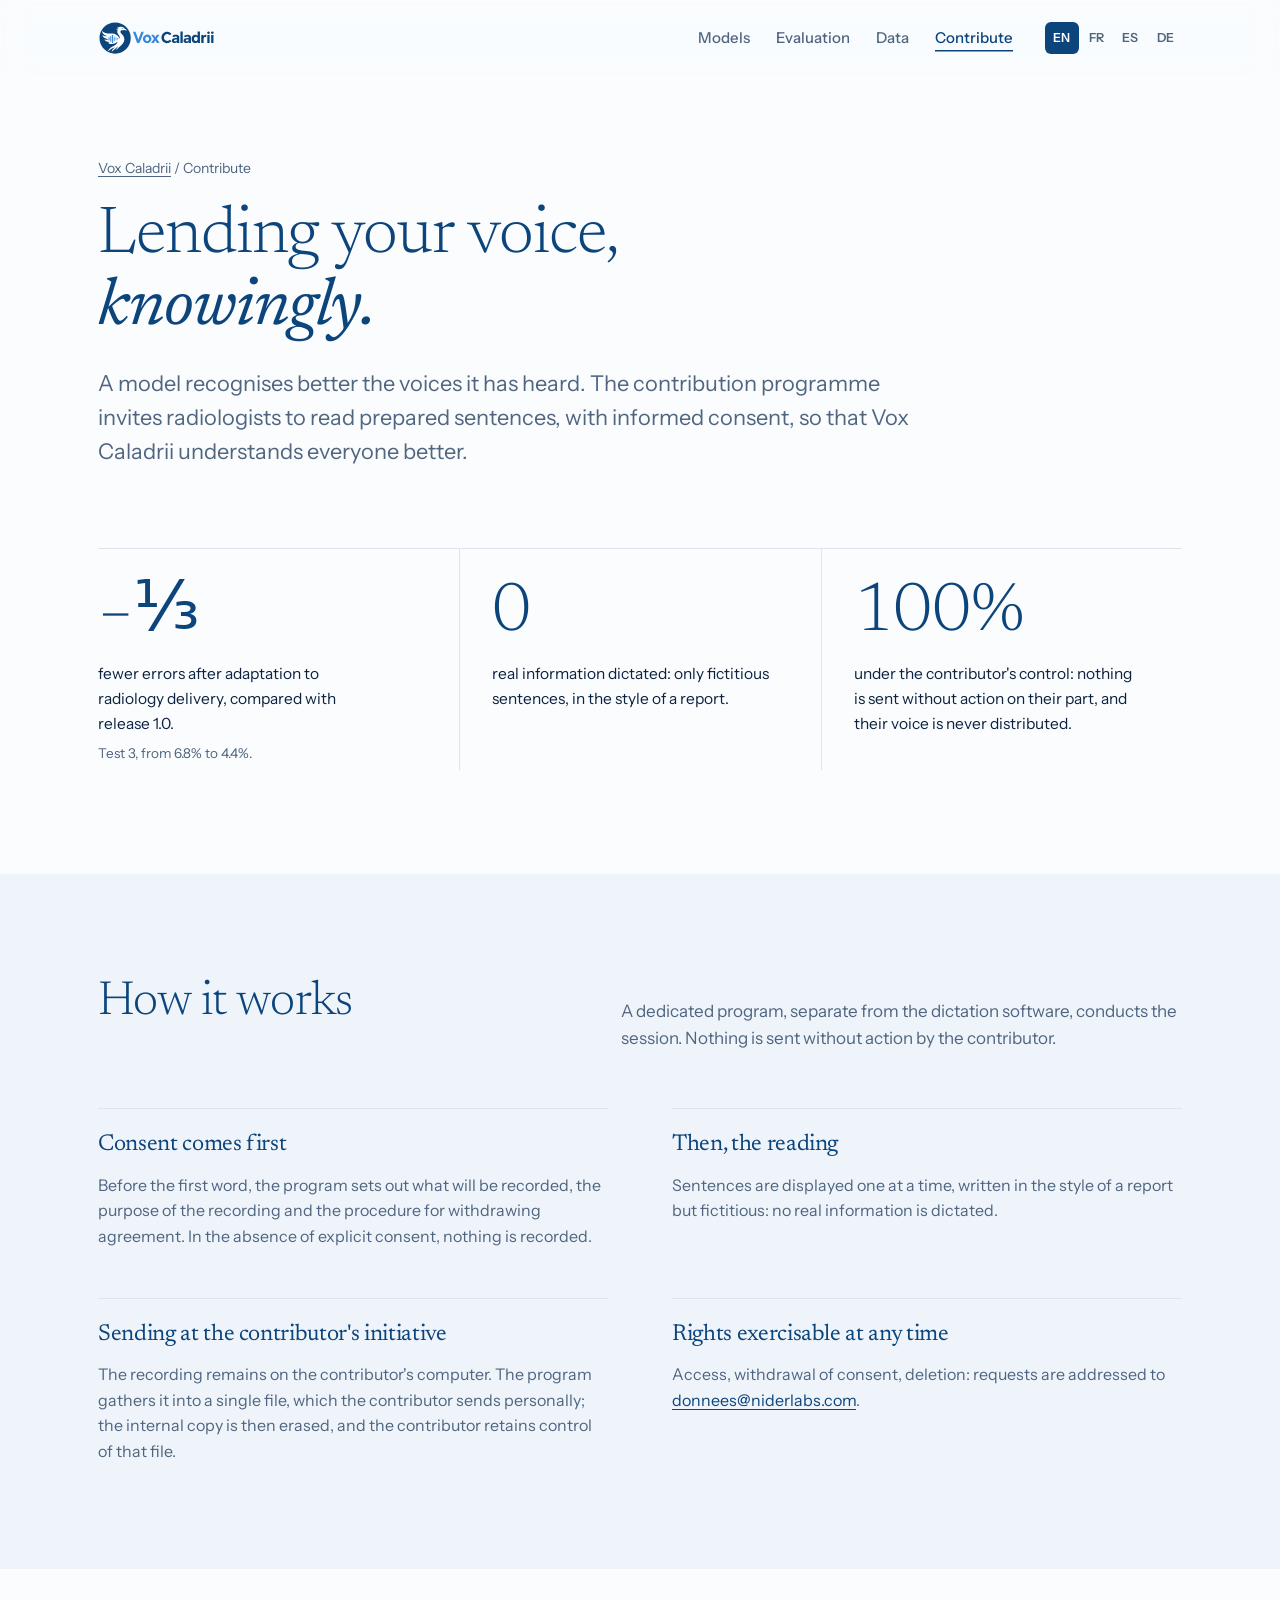
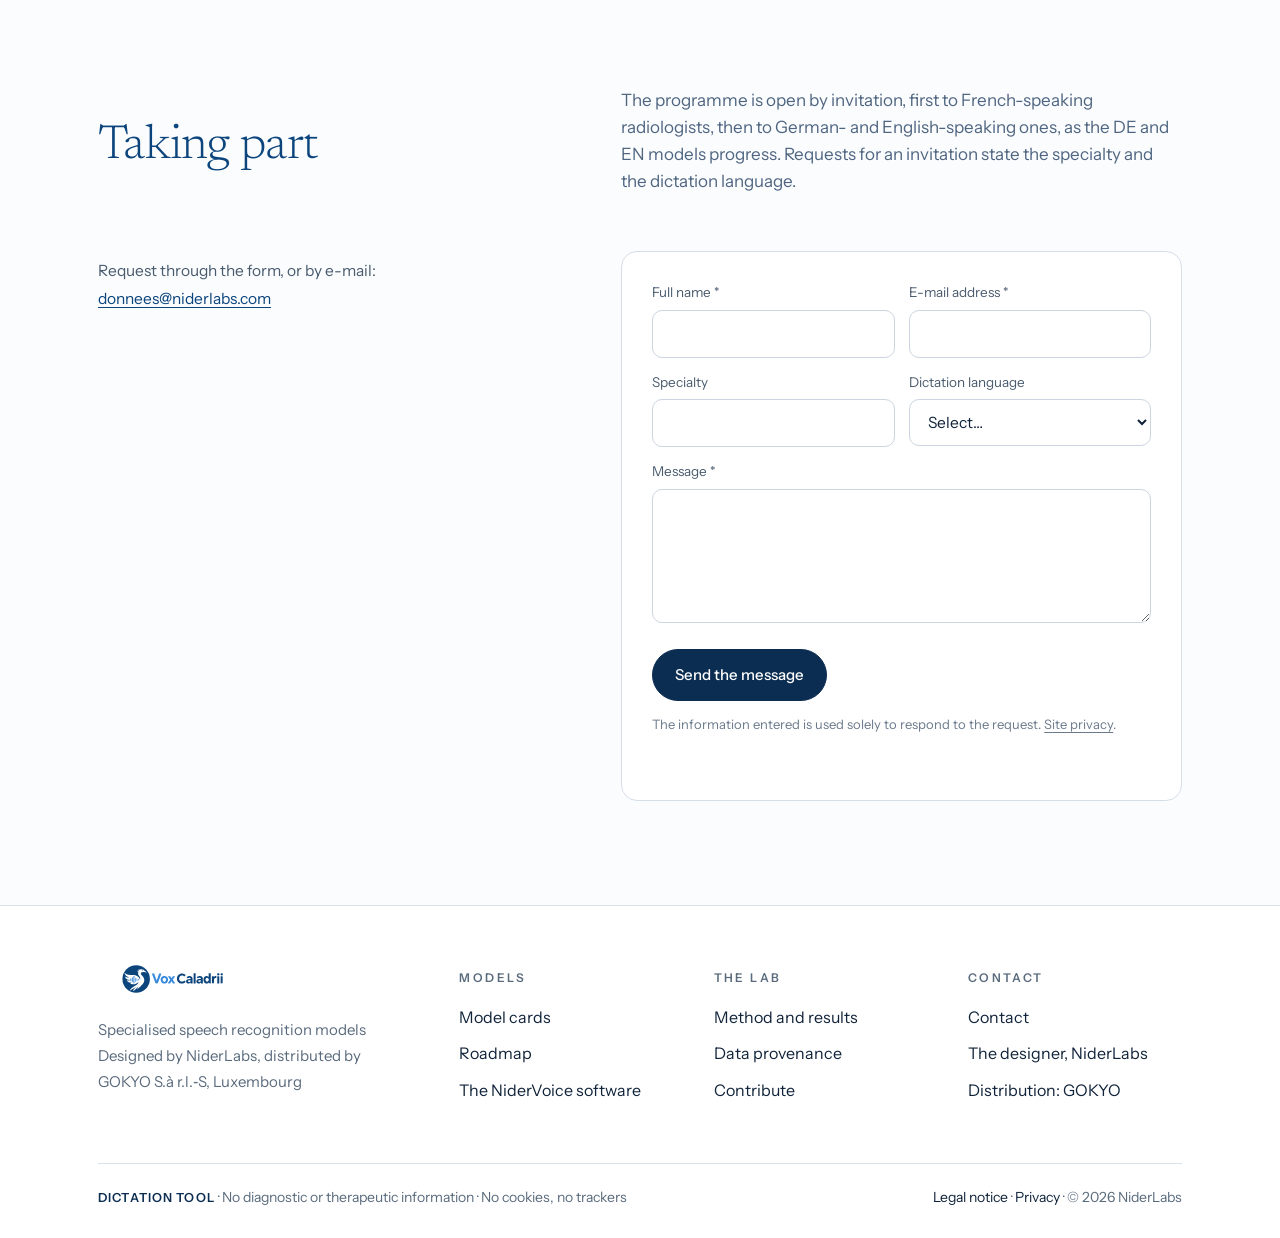
==== commit 4fd75e01: "Pied de page commun aux sites NiderLabs (distribution du pied de Crosswind METAR) : marque, trois co" ====
--- a/contribuer/index.html
+++ b/contribuer/index.html
@@ -16,7 +16,7 @@
 <link rel="icon" href="/favicon.ico" sizes="any">
 <link rel="icon" type="image/svg+xml" href="/assets/vox-caladrii-icon.svg">
 <link rel="manifest" href="/site.webmanifest">
-<link rel="stylesheet" href="/assets/cl.css?v=20261125e">
+<link rel="stylesheet" href="/assets/cl.css?v=20261126a">
 </head>
 <body>
 <a class="skip" href="#main">Skip to content</a>
@@ -83,7 +83,7 @@
       <p data-fr>Le programme est ouvert sur invitation, d'abord aux radiologues francophones, puis germanophones et anglophones, à mesure de l'avancement des modèles DE et EN. Les demandes d'invitation précisent la spécialité et la langue de dictée.</p>
       <p data-en>The programme is open by invitation, first to French-speaking radiologists, then to German- and English-speaking ones, as the DE and EN models progress. Requests for an invitation state the specialty and the dictation language.</p><p data-es>El programa está abierto por invitación, primero a los radiólogos francófonos y después a los germanófonos y anglófonos, a medida que avanzan los modelos DE y EN. Las solicitudes de invitación indican la especialidad y la lengua de dictado.</p><p data-de>Das Programm steht auf Einladung offen, zunächst französischsprachigen, dann deutsch- und englischsprachigen Radiologen, entsprechend dem Fortschritt der Modelle DE und EN. Einladungsanfragen nennen das Fachgebiet und die Diktiersprache.</p>
     </div>
-    <div class="cf-grille">
+    <div class="cf-grille" id="contact">
       <div><p class="cf-ou"><span data-fr>Demande par le formulaire, ou par e-mail :</span><span data-en>Request through the form, or by e-mail:</span><span data-es>Solicitud mediante el formulario, o por correo:</span><span data-de>Anfrage über das Formular oder per E-Mail:</span><br><a class="mel" data-u="donnees" data-d="niderlabs.com" data-voir href="https://niderlabs.com/#contact">donnees [at] niderlabs.com</a></p></div>
       <div class="cf-carte">
         <form class="cf" data-contact data-u="donnees" data-d="niderlabs.com" data-sujet="Vox Caladrii" data-api="https://script.google.com/macros/s/AKfycbxhprvNoTWxpwUmsNZmQKihygKpGbHSNf4iMWxf_HI0ZERDjNdUDq2a3e8wh-Jj1qI3zQ/exec" novalidate>
@@ -101,15 +101,18 @@
 </section>
 
 </main>
-<footer>
+<footer class="pc">
   <div class="w">
-    <div class="cols">
-      <div class="brand"><img src="/assets/vox-caladrii-logo.svg?v=20261116" width="150" height="30" alt="Vox Caladrii"><p><span data-fr>Modèles de reconnaissance vocale spécialisés, conçus par NiderLabs. Ils fonctionnent dans le logiciel NiderVoice, entièrement sur l’ordinateur.</span><span data-en>Specialised speech-recognition models designed by NiderLabs. They run in the NiderVoice software, entirely on the computer.</span><span data-es>Modelos de reconocimiento de voz especializados, diseñados por NiderLabs. Funcionan en el programa NiderVoice, íntegramente en el ordenador.</span><span data-de>Spezialisierte Spracherkennungsmodelle, entwickelt von NiderLabs. Sie laufen in der Software NiderVoice, vollständig auf dem Computer.</span></p></div>
-      <div><h4><span data-fr>Modèles</span><span data-en>Models</span><span data-es>Modelos</span><span data-de>Modelle</span></h4><ul><li><a href="/modeles/"><span data-fr>Fiches modèles</span><span data-en>Model cards</span><span data-es>Fichas de modelo</span><span data-de>Modellkarten</span></a></li><li><a href="/modeles/#feuille-de-route"><span data-fr>Feuille de route</span><span data-en>Roadmap</span><span data-es>Hoja de ruta</span><span data-de>Roadmap</span></a></li><li><a href="https://nidervoice.com/"><span data-fr>Le logiciel NiderVoice</span><span data-en>The NiderVoice software</span><span data-es>El programa NiderVoice</span><span data-de>Die Software NiderVoice</span></a></li></ul></div>
-      <div><h4><span data-fr>Le laboratoire</span><span data-en>The lab</span><span data-es>El laboratorio</span><span data-de>Das Labor</span></h4><ul><li><a href="/evaluation/"><span data-fr>Méthode et résultats</span><span data-en>Method and results</span><span data-es>Método y resultados</span><span data-de>Methode und Ergebnisse</span></a></li><li><a href="/donnees/"><span data-fr>Origine des données</span><span data-en>Data provenance</span><span data-es>Origen de los datos</span><span data-de>Herkunft der Daten</span></a></li><li><a href="/contribuer/"><span data-fr>Contribuer</span><span data-en>Contribute</span><span data-es>Contribuir</span><span data-de>Mitwirken</span></a></li><li><a href="https://niderlabs.com/"><span data-fr>Le concepteur NiderLabs</span><span data-en>The designer, NiderLabs</span><span data-es>El diseñador NiderLabs</span><span data-de>Der Entwickler NiderLabs</span></a></li></ul></div>
-      <div><h4><span data-fr>Légal</span><span data-en>Legal</span><span data-es>Legal</span><span data-de>Rechtliches</span></h4><ul><li><a href="/mentions-legales/"><span data-fr>Mentions légales</span><span data-en>Legal notice</span><span data-es>Aviso legal</span><span data-de>Impressum</span></a></li><li><a href="/mentions-legales/#confidentialite"><span data-fr>Confidentialité du site</span><span data-en>Site privacy</span><span data-es>Privacidad del sitio</span><span data-de>Datenschutz der Website</span></a></li><li><a href="https://niderlabs.com/#contact"><span data-fr>Contact</span><span data-en>Contact</span><span data-es>Contacto</span><span data-de>Kontakt</span></a></li></ul></div>
+    <div class="pc-haut">
+      <div class="pc-marque"><a href="/"><img src="/assets/vox-caladrii-logo.svg?v=20261116" width="150" height="30" alt="Vox Caladrii"></a><p><span data-fr>Modèles de reconnaissance vocale spécialisés</span><span data-en>Specialised speech recognition models</span><span data-es>Modelos especializados de reconocimiento de voz</span><span data-de>Spezialisierte Spracherkennungsmodelle</span><br><span data-fr>Conçus par NiderLabs, distribués par GOKYO&nbsp;S.à&nbsp;r.l.‑S, Luxembourg</span><span data-en>Designed by NiderLabs, distributed by GOKYO&nbsp;S.à&nbsp;r.l.‑S, Luxembourg</span><span data-es>Diseñados por NiderLabs, distribuidos por GOKYO&nbsp;S.à&nbsp;r.l.‑S, Luxemburgo</span><span data-de>Entwickelt von NiderLabs, vertrieben von GOKYO&nbsp;S.à&nbsp;r.l.‑S, Luxemburg</span></p></div>
+      <nav class="pc-col"><h4><span data-fr>Modèles</span><span data-en>Models</span><span data-es>Modelos</span><span data-de>Modelle</span></h4><a href="/modeles/"><span data-fr>Fiches modèles</span><span data-en>Model cards</span><span data-es>Fichas de modelos</span><span data-de>Modellkarten</span></a><a href="/modeles/#feuille-de-route"><span data-fr>Feuille de route</span><span data-en>Roadmap</span><span data-es>Hoja de ruta</span><span data-de>Fahrplan</span></a><a href="https://nidervoice.com/" rel="noopener"><span data-fr>Le logiciel NiderVoice</span><span data-en>The NiderVoice software</span><span data-es>El software NiderVoice</span><span data-de>Die Software NiderVoice</span></a></nav>
+      <nav class="pc-col"><h4><span data-fr>Le laboratoire</span><span data-en>The lab</span><span data-es>El laboratorio</span><span data-de>Das Labor</span></h4><a href="/evaluation/"><span data-fr>Méthode et résultats</span><span data-en>Method and results</span><span data-es>Método y resultados</span><span data-de>Methode und Ergebnisse</span></a><a href="/donnees/"><span data-fr>Origine des données</span><span data-en>Data provenance</span><span data-es>Origen de los datos</span><span data-de>Herkunft der Daten</span></a><a href="/contribuer/"><span data-fr>Contribuer</span><span data-en>Contribute</span><span data-es>Contribuir</span><span data-de>Mitwirken</span></a></nav>
+      <nav class="pc-col"><h4><span data-fr>Contact</span><span data-en>Contact</span><span data-es>Contacto</span><span data-de>Kontakt</span></h4><a href="/contribuer/#contact"><span data-fr>Contact</span><span data-en>Contact</span><span data-es>Contacto</span><span data-de>Kontakt</span></a><a href="https://niderlabs.com/" rel="noopener"><span data-fr>Le concepteur NiderLabs</span><span data-en>The designer, NiderLabs</span><span data-es>El diseñador NiderLabs</span><span data-de>Der Entwickler NiderLabs</span></a><a href="/mentions-legales/"><span data-fr>Distribution : GOKYO</span><span data-en>Distribution: GOKYO</span><span data-es>Distribución: GOKYO</span><span data-de>Vertrieb: GOKYO</span></a></nav>
     </div>
-    <div class="legal"><span>© 2026 NiderLabs</span><span><span data-fr>Distribution, licences et assistance : GOKYO S.à r.l.-S, Luxembourg</span><span data-en>Distribution, licences and support: GOKYO S.à r.l.-S, Luxembourg</span><span data-es>Distribución, licencias y asistencia: GOKYO S.à r.l.-S, Luxemburgo</span><span data-de>Vertrieb, Lizenzen und Support: GOKYO S.à r.l.-S, Luxemburg</span></span><span><span data-fr>Outil de dictée. Ne fournit aucune information à visée diagnostique ou thérapeutique.</span><span data-en>Dictation tool. It provides no information for diagnostic or therapeutic purposes.</span><span data-es>Herramienta de dictado. No proporciona información con fines diagnósticos o terapéuticos.</span><span data-de>Diktierwerkzeug. Es liefert keine Informationen zu diagnostischen oder therapeutischen Zwecken.</span></span><span><span data-fr>Aucun cookie, aucun traceur.</span><span data-en>No cookies, no trackers.</span><span data-es>Ningún cookie, ningún rastreador.</span><span data-de>Keine Cookies, keine Tracker.</span></span></div>
+    <div class="pc-bas">
+      <p><b><span data-fr>Outil de dictée</span><span data-en>Dictation tool</span><span data-es>Herramienta de dictado</span><span data-de>Diktierwerkzeug</span></b> · <span data-fr>Aucune information à visée diagnostique ou thérapeutique</span><span data-en>No diagnostic or therapeutic information</span><span data-es>Ninguna información con fines diagnósticos o terapéuticos</span><span data-de>Keine diagnostischen oder therapeutischen Informationen</span> · <span data-fr>Aucun cookie, aucun traceur</span><span data-en>No cookies, no trackers</span><span data-es>Sin cookies ni rastreadores</span><span data-de>Keine Cookies, keine Tracker</span></p>
+      <p class="pc-legal"><a href="/mentions-legales/"><span data-fr>Mentions légales</span><span data-en>Legal notice</span><span data-es>Aviso legal</span><span data-de>Impressum</span></a> · <a href="/mentions-legales/#confidentialite"><span data-fr>Confidentialité</span><span data-en>Privacy</span><span data-es>Privacidad</span><span data-de>Datenschutz</span></a> · © 2026 NiderLabs</p>
+    </div>
   </div>
 </footer>
 <script src="/assets/cl.js?v=20261125e"></script>
--- a/assets/cl.css
+++ b/assets/cl.css
@@ -226,3 +226,17 @@
 .cf-carte .cf{--cf-tx:#10233A;--cf-lab:#4A5B6E;--cf-bd:#CBD5E1;--cf-bg:#fff;--cf-focus:#2F6FB5;--cf-err:#B3261E;--cf-btn-bg:#0C2D52;--cf-btn-tx:#fff;--cf-note:#6B7A8C}
 @media(max-width:900px){.cf-grille{grid-template-columns:minmax(0,1fr);gap:28px}.cf-carte{padding:22px}}
 .cf-ou{margin:6px 0 0;font-size:15.5px;line-height:1.8;color:#4A5B6E}
+
+/* Pied de page commun aux sites NiderLabs (même distribution que Crosswind METAR) */
+footer.pc{--pc-fort:#10233A;--pc-doux:#5A6B7D;--pc-trait:#D9E1EA;--pc-accent:#0C2D52;border-top:1px solid var(--pc-trait);padding:0;margin-top:0}
+.pc-haut{display:grid;grid-template-columns:minmax(0,1.5fr) repeat(3,minmax(0,1fr));gap:40px;padding:58px 0 46px}
+.pc-marque p{margin:16px 0 0;font-size:15px;line-height:1.75;color:var(--pc-doux);max-width:44ch}
+.pc-col h4{margin:4px 0 20px;font-size:12px;font-weight:600;letter-spacing:.2em;text-transform:uppercase;color:var(--pc-doux)}
+.pc-col a{display:block;margin:0 0 15px;font-size:16px;line-height:1.35;color:var(--pc-fort);text-decoration:none}
+.pc-col a:hover,.pc-legal a:hover{text-decoration:underline}
+.pc-bas{display:flex;justify-content:space-between;align-items:baseline;gap:14px 32px;flex-wrap:wrap;border-top:1px solid var(--pc-trait);padding:22px 0 30px;font-size:14px;line-height:1.6;color:var(--pc-doux)}
+.pc-bas p{margin:0}
+.pc-bas b{font-size:12.5px;font-weight:700;letter-spacing:.09em;text-transform:uppercase;color:var(--pc-accent)}
+.pc-legal a{color:var(--pc-fort);text-decoration:none}
+@media(max-width:900px){.pc-haut{grid-template-columns:minmax(0,1fr) minmax(0,1fr);gap:34px 24px;padding:44px 0 34px}.pc-marque{grid-column:1/-1}}
+@media print{footer.pc{display:none}}
